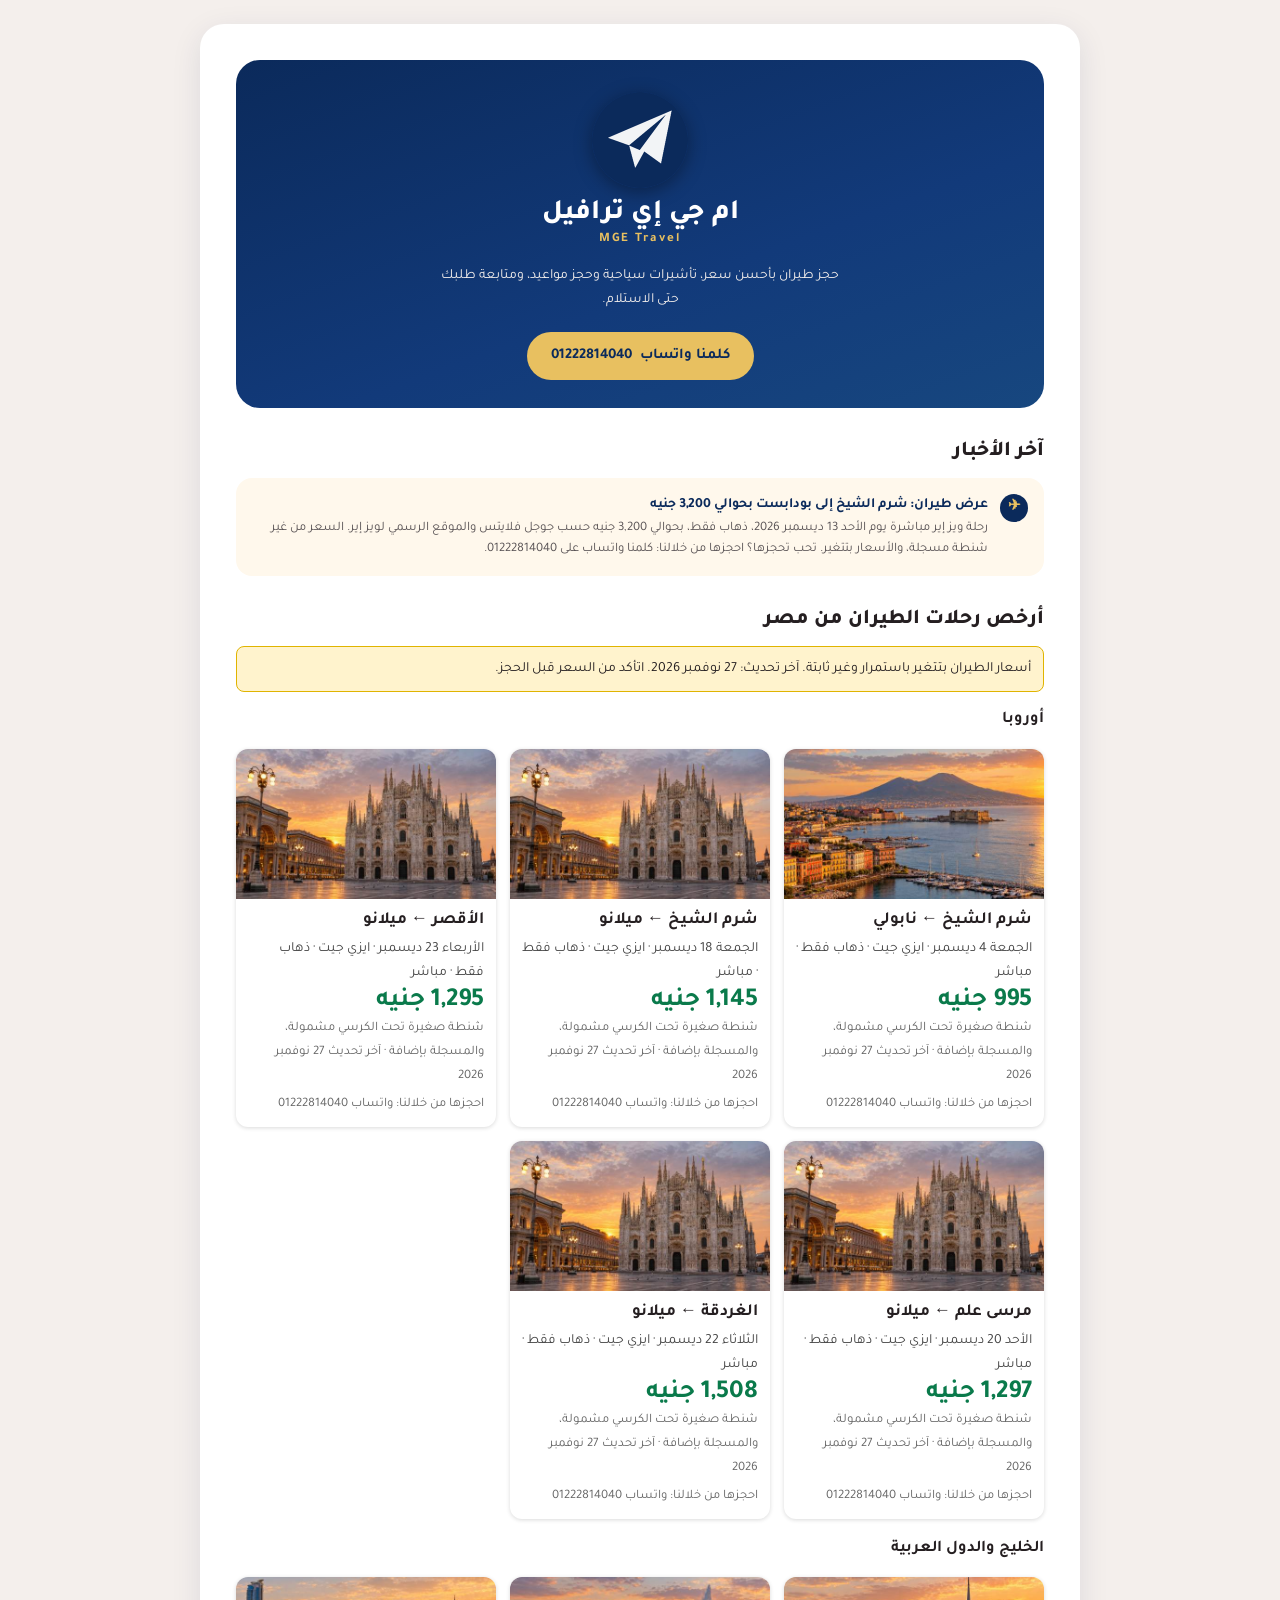
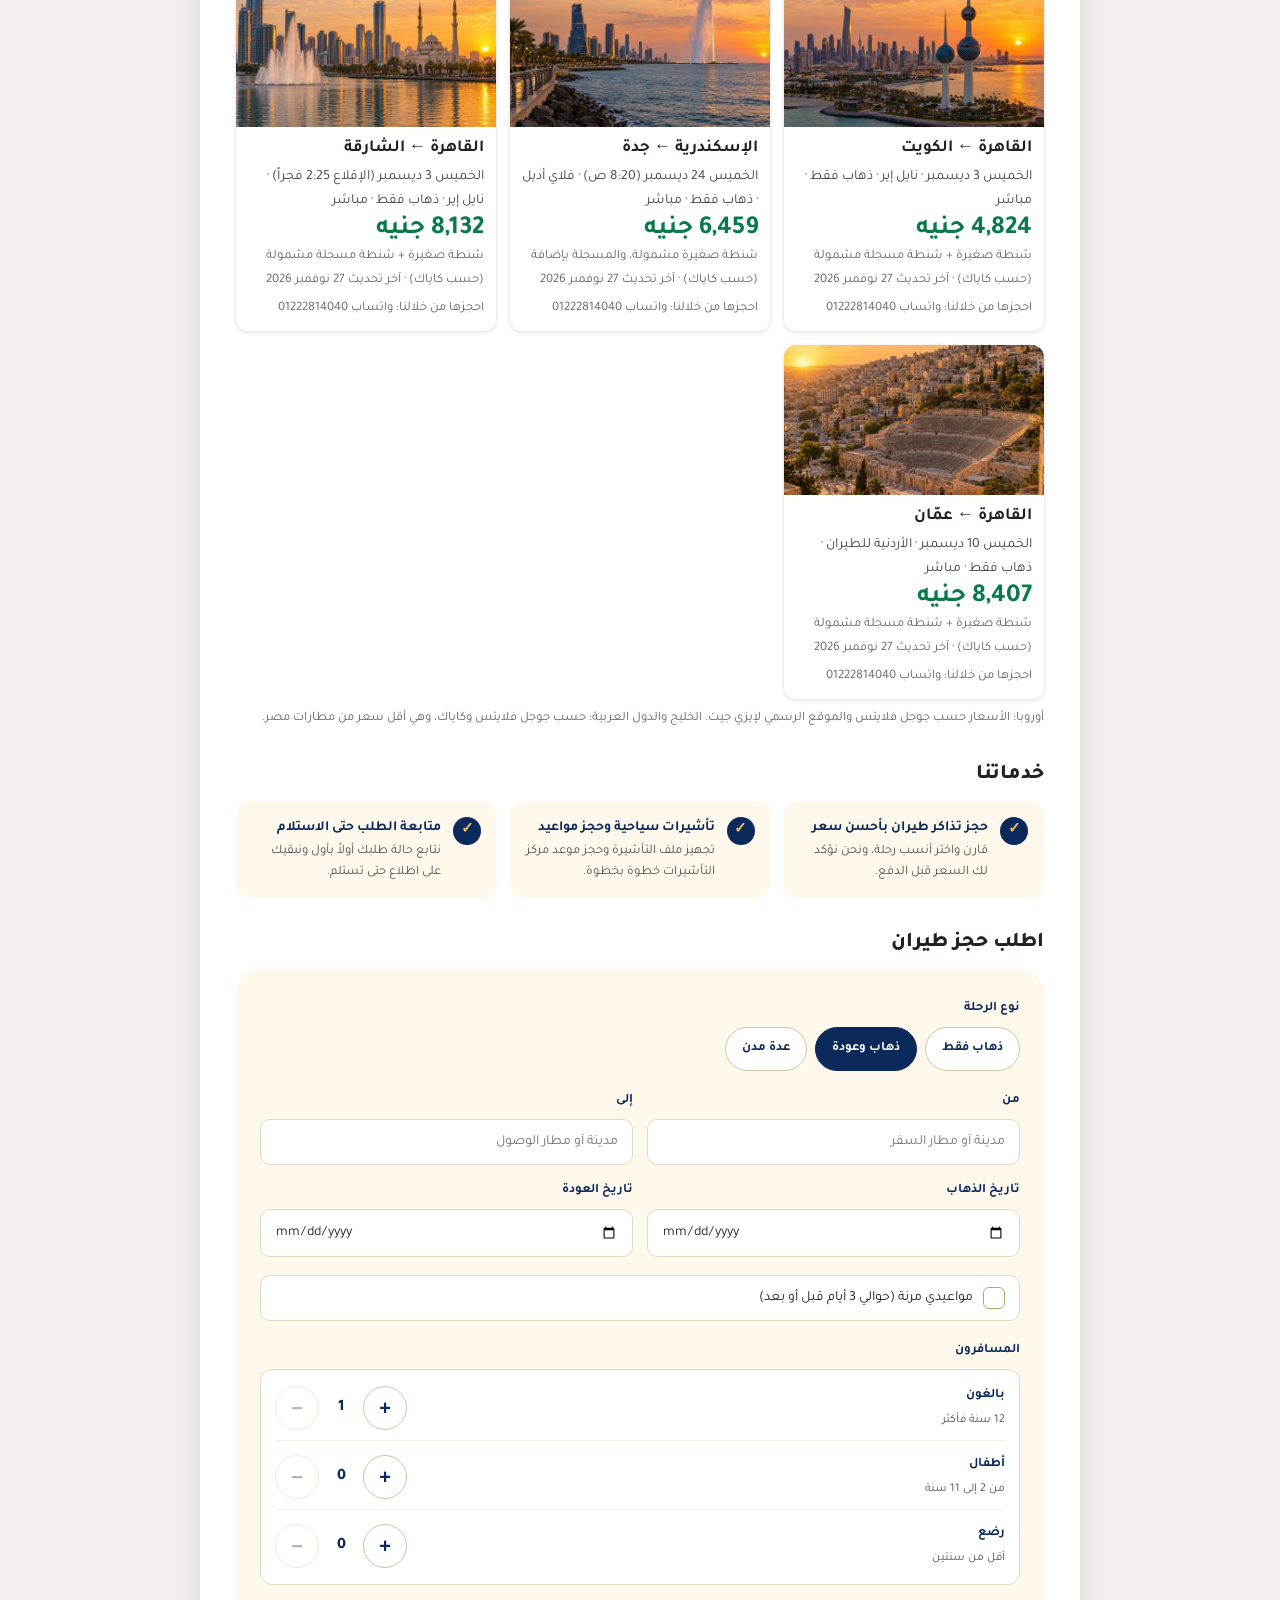
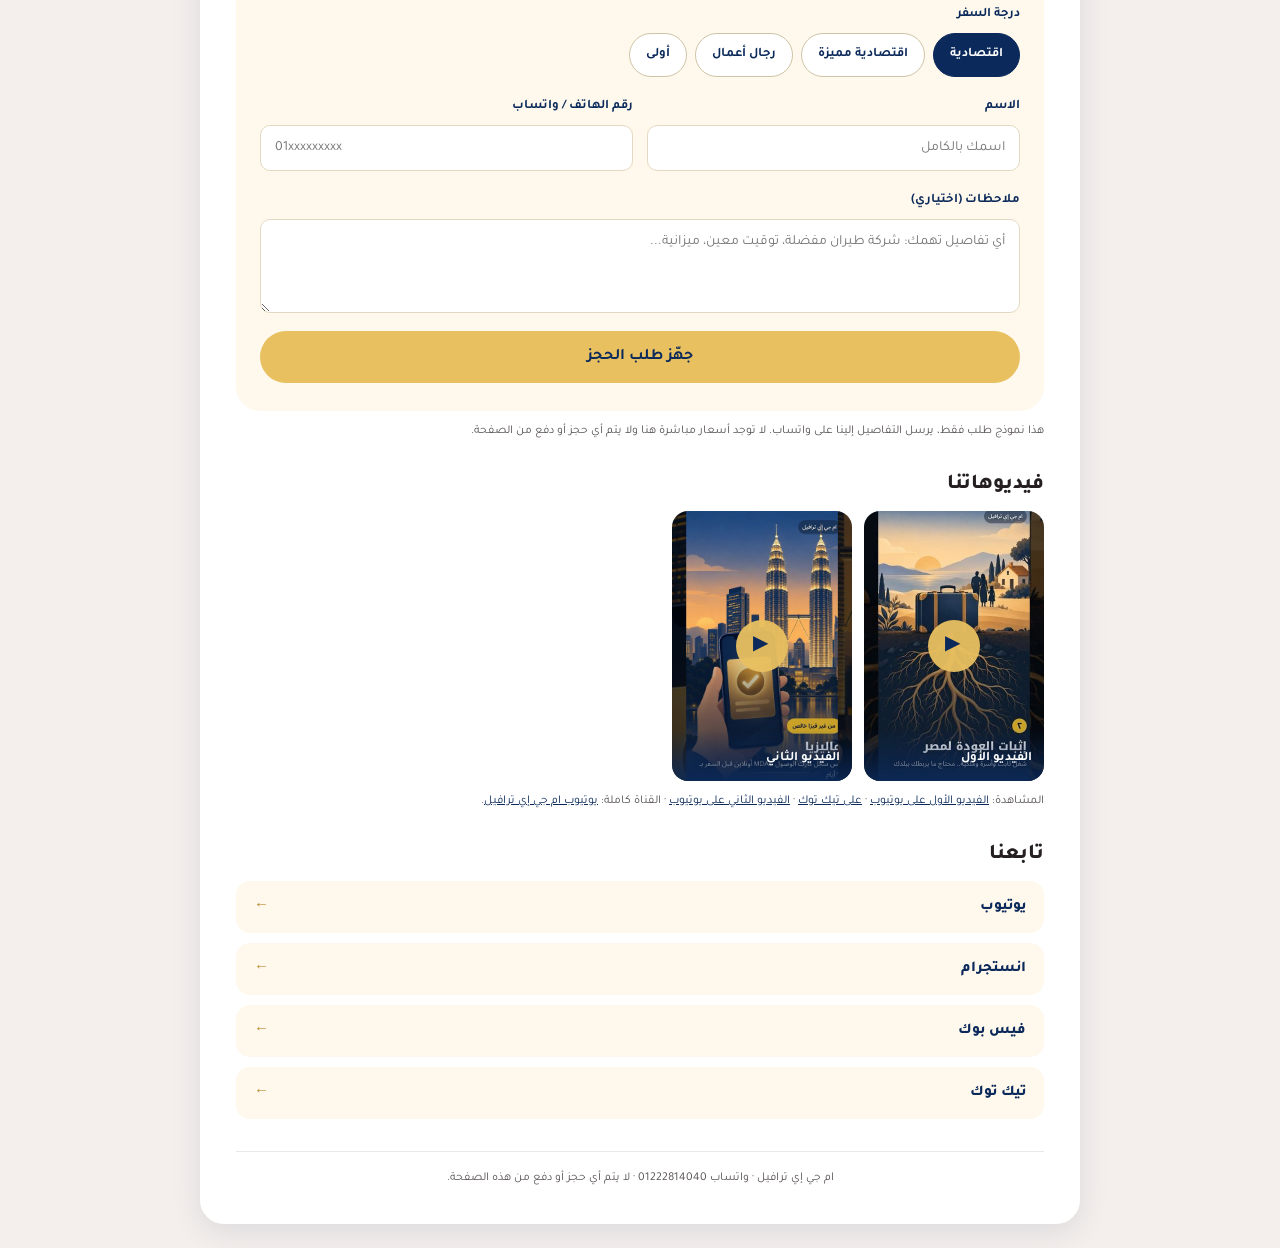
==== index.html @ d2cc9db4 "Add Gulf and Arab countries flight cards (approved)" ====
<!DOCTYPE html>
<html lang="ar" dir="rtl">
<head>
<meta charset="UTF-8">
<meta name="viewport" content="width=device-width, initial-scale=1.0">
<title>ام جي إي ترافيل | طيران وتأشيرات</title>
<meta name="description" content="ام جي إي ترافيل: حجز طيران بأحسن سعر، تأشيرات سياحية وحجز مواعيد، ومتابعة طلبك حتى الاستلام.">
<link rel="icon" href="[data-uri]">
<link rel="preconnect" href="https://fonts.googleapis.com">
<link rel="preconnect" href="https://fonts.gstatic.com" crossorigin>
<link href="https://fonts.googleapis.com/css2?family=Tajawal:wght@400;500;700;800&display=swap" rel="stylesheet">
<style>
:root { --navy:#0B2A5B; --gold:#E8C060; --sand:#FFF8EC; --ink:#251f21; --ink2:#585254; --red:#ed313e; --hairline:#eae9ea; }
* { box-sizing: border-box; }
[hidden] { display: none !important; }
html, body { margin: 0; padding: 0; }
body { background: #f4efec; color: var(--ink); font-family: 'Tajawal', 'Segoe UI', Tahoma, Arial, sans-serif; font-size: 14px; line-height: 24px; }
.card { background: #fff; max-width: 880px; margin: 0 auto; padding: 24px; }
@media (min-width: 768px) { .card { margin: 24px auto; border-radius: 24px; box-shadow: 0 8px 30px rgba(11,42,91,0.10); padding: 36px; } }
img { max-width: 100%; }
a { color: var(--navy); }

.hero { background: linear-gradient(160deg, #0b2a5b 0%, #123a7a 60%, #17477f 100%); border-radius: 24px; color: #fff; text-align: center; padding: 32px 20px 28px; }
.hero-logo { display: block; margin-inline: auto; width: 96px; height: 96px; border-radius: 50%; box-shadow: 0 4px 18px rgba(0,0,0,0.35); }
.hero-name { font-size: 28px; font-weight: 800; margin-top: 14px; }
.hero-sub { font-size: 13px; color: var(--gold); font-weight: 700; margin-top: 2px; letter-spacing: 0.14em; }
.hero-tag { font-size: 14px; line-height: 24px; color: #f4efec; margin: 12px auto 20px; max-width: 420px; }

.btn { display: inline-flex; align-items: center; justify-content: center; gap: 8px; min-height: 48px; padding: 0 24px; border-radius: 999px; border: 0; cursor: pointer; font: inherit; font-weight: 700; font-size: 15px; text-decoration: none; }
.btn-gold { background: var(--gold); color: var(--navy); }
.btn-gold:hover { background: #f0cc74; }
.btn-ghost { background: transparent; color: var(--navy); border: 1px dashed #b9c4d8; width: 100%; }
.btn-wa { background: #1faa53; color: #fff; width: 100%; }
.btn-wa:hover { background: #25c05f; }

section { margin-top: 32px; }
.sec-title { font-size: 21px; font-weight: 800; color: var(--ink); margin: 0 0 14px; }

.services { display: grid; gap: 12px; }
@media (min-width: 768px) { .services { grid-template-columns: repeat(3, 1fr); } }
.service { display: flex; gap: 12px; align-items: flex-start; background: var(--sand); border-radius: 16px; padding: 16px; }
.service-check { flex: 0 0 28px; width: 28px; height: 28px; border-radius: 50%; background: var(--navy); color: var(--gold); display: inline-flex; align-items: center; justify-content: center; font-weight: 700; font-size: 15px; }
.service-title { font-weight: 700; color: var(--navy); font-size: 14px; line-height: 22px; }
.service-detail { color: var(--ink2); font-size: 13px; line-height: 21px; margin-top: 2px; }

.form { background: var(--sand); border-radius: 24px; padding: 20px 16px; display: flex; flex-direction: column; gap: 18px; }
@media (min-width: 768px) { .form { padding: 28px 24px; } }
.field { display: flex; flex-direction: column; gap: 6px; position: relative; }
.label { font-weight: 700; color: var(--navy); font-size: 13px; }
.input { font: inherit; font-size: 14px; color: var(--ink); background: #fff; border: 1px solid #e3d9c2; border-radius: 10px; min-height: 46px; padding: 10px 14px; width: 100%; }
.input:focus { outline: 2px solid var(--gold); outline-offset: 1px; border-color: var(--gold); }
.input-err { border-color: var(--red); }
.phone { text-align: left; }
.notes { resize: vertical; min-height: 72px; }
.err { color: var(--red); font-size: 12px; line-height: 18px; }
.grid2 { display: grid; gap: 14px; }
@media (min-width: 640px) { .grid2 { grid-template-columns: 1fr 1fr; } }

.seg { display: flex; flex-wrap: wrap; gap: 8px; }
.seg-btn { font: inherit; font-size: 13px; font-weight: 700; min-height: 44px; padding: 0 16px; border-radius: 999px; border: 1px solid #cfc4a6; background: #fff; color: var(--navy); cursor: pointer; }
.seg-btn.is-active { background: var(--navy); color: #fff; border-color: var(--navy); }

.suggest { position: absolute; top: 100%; inset-inline: 0; z-index: 20; background: #fff; border: 1px solid var(--hairline); border-radius: 12px; box-shadow: 0 8px 24px rgba(11,42,91,0.14); max-height: 264px; overflow-y: auto; margin-top: 4px; }
.suggest-item { display: flex; justify-content: space-between; align-items: center; gap: 12px; width: 100%; min-height: 44px; padding: 8px 14px; background: none; border: 0; border-bottom: 1px solid #f3f1ee; font: inherit; font-size: 14px; color: var(--ink); cursor: pointer; text-align: start; }
.suggest-item:hover { background: var(--sand); }
.suggest-item:last-child { border-bottom: 0; }
.suggest-city { font-weight: 700; }
.suggest-meta { color: var(--ink2); font-size: 12px; white-space: nowrap; }
.suggest-empty { padding: 12px 14px; color: var(--ink2); font-size: 13px; }

.legs { display: flex; flex-direction: column; gap: 14px; }
.leg { background: #fff; border: 1px solid #eee4cb; border-radius: 16px; padding: 14px; display: flex; flex-direction: column; gap: 12px; }
.leg-head { display: flex; justify-content: space-between; align-items: center; }
.leg-num { font-weight: 800; color: var(--navy); font-size: 13px; }
.leg-del { background: none; border: 0; color: var(--red); font: inherit; font-size: 13px; cursor: pointer; min-height: 44px; padding: 0 8px; }

.flex-toggle { display: flex; align-items: center; gap: 10px; background: #fff; border: 1px solid #e3d9c2; border-radius: 10px; min-height: 46px; padding: 10px 14px; font: inherit; font-size: 14px; color: var(--ink); cursor: pointer; text-align: start; }
.flex-dot { flex: 0 0 22px; width: 22px; height: 22px; border-radius: 6px; border: 1.5px solid #b9a76f; background: #fff; display: inline-flex; align-items: center; justify-content: center; color: var(--navy); font-weight: 700; font-size: 13px; }
.flex-toggle.is-on { border-color: var(--navy); }
.flex-toggle.is-on .flex-dot { background: var(--gold); border-color: var(--gold); }

.pax { display: flex; flex-direction: column; gap: 4px; background: #fff; border: 1px solid #e3d9c2; border-radius: 12px; padding: 6px 14px; }
.stepper { display: flex; justify-content: space-between; align-items: center; gap: 12px; padding: 8px 0; border-bottom: 1px solid #f3efe4; }
.stepper:last-child { border-bottom: 0; }
.stepper-text { display: flex; flex-direction: column; }
.stepper-hint { color: var(--ink2); font-size: 12px; }
.stepper-ctrl { display: flex; align-items: center; gap: 10px; }
.step-btn { width: 44px; height: 44px; border-radius: 50%; border: 1px solid #cfc4a6; background: #fff; color: var(--navy); font-size: 20px; font-weight: 700; cursor: pointer; line-height: 1; }
.step-btn:disabled { opacity: 0.35; cursor: default; }
.step-val { min-width: 24px; text-align: center; font-weight: 800; font-size: 16px; color: var(--navy); }

.submit { width: 100%; min-height: 52px; font-size: 16px; }
.ready { background: var(--navy); color: #fff; border-radius: 16px; padding: 18px 16px; display: flex; flex-direction: column; gap: 10px; align-items: stretch; text-align: center; }
.ready-title { font-weight: 800; font-size: 16px; color: var(--gold); }
.ready-text { margin: 0; font-size: 13px; line-height: 22px; color: #f4efec; }
.caption { color: var(--ink2); font-size: 12px; line-height: 20px; margin-top: 10px; }

.videos { display: flex; gap: 12px; flex-wrap: wrap; }
.video-link { position: relative; display: block; width: 180px; max-width: 45%; aspect-ratio: 2 / 3; border-radius: 16px; overflow: hidden; background: var(--navy); text-decoration: none; }
.video-link img { width: 100%; height: 100%; object-fit: cover; display: block; }
.play { position: absolute; inset: 0; margin: auto; width: 52px; height: 52px; border-radius: 50%; background: rgba(232,192,96,0.95); color: var(--navy); display: flex; align-items: center; justify-content: center; font-size: 20px; padding-inline-start: 3px; }
.video-label { position: absolute; bottom: 0; inset-inline: 0; padding: 18px 12px 10px; color: #fff; font-size: 13px; font-weight: 700; background: linear-gradient(transparent, rgba(11,42,91,0.85)); }
.video-soon { display: flex; align-items: center; justify-content: center; border: 1px dashed #b9c4d8; background: var(--sand); }
.video-soon-text { color: var(--ink2); font-size: 13px; font-weight: 700; }

.social { display: flex; flex-direction: column; gap: 10px; }
.social-link { display: flex; justify-content: space-between; align-items: center; min-height: 52px; padding: 0 18px; background: var(--sand); border-radius: 14px; color: var(--navy); font-weight: 800; font-size: 15px; text-decoration: none; }
a.social-link:hover { background: #fdf0d3; }
.social-arrow { color: #b98d2f; font-weight: 700; }

footer { margin-top: 32px; padding-top: 16px; border-top: 1px solid var(--hairline); color: var(--ink2); font-size: 12px; line-height: 20px; text-align: center; }
</style>
</head>
<body>
<div class="card">

<header class="hero">
  <img class="hero-logo" src="[data-uri]" alt="لوجو ام جي إي ترافيل: طائرة ورقية بيضاء في دائرة كحلي">
  <div class="hero-name">ام جي إي ترافيل</div>
  <div class="hero-sub">MGE Travel</div>
  <p class="hero-tag">حجز طيران بأحسن سعر، تأشيرات سياحية وحجز مواعيد، ومتابعة طلبك حتى الاستلام.</p>
  <a class="btn btn-gold" href="https://wa.me/201222814040" target="_blank" rel="noreferrer">كلمنا واتساب <bdi>01222814040</bdi></a>
</header>

<section>
  <h2 class="sec-title">آخر الأخبار</h2>
  <div class="service"><span class="service-check">✈</span><div><div class="service-title">عرض طيران: شرم الشيخ إلى بودابست بحوالي 3,200 جنيه</div><div class="service-detail">رحلة ويز إير مباشرة يوم الأحد 13 ديسمبر 2026، ذهاب فقط، بحوالي 3,200 جنيه حسب جوجل فلايتس والموقع الرسمي لويز إير. السعر من غير شنطة مسجلة، والأسعار بتتغير. تحب تحجزها؟ احجزها من خلالنا: كلمنا واتساب على <bdi>01222814040</bdi>.</div></div></div>
</section>

<style>.fb-grid{display:grid;grid-template-columns:repeat(auto-fit,minmax(240px,1fr));gap:14px}.fb-card{background:#fff;border-radius:12px;overflow:hidden;box-shadow:0 1px 4px rgba(0,0,0,.15)}.fb-img{height:150px;background-size:cover;background-position:center}.fb-img.nap{background-image:url([data-uri])}.fb-img.mil{background-image:url([data-uri])}.fb-b{padding:10px 12px}.fb-r{font-weight:700;font-size:17px}.fb-d{color:#444;margin:4px 0}.fb-p{font-size:26px;font-weight:700;color:#0a7a4b}.fb-s{color:#666;font-size:13px;margin-top:4px}.fb-img.kw{background-image:url([data-uri])}.fb-img.jd{background-image:url([data-uri])}.fb-img.sj{background-image:url([data-uri])}.fb-img.am{background-image:url([data-uri])}.fb-n{background:#fff3cd;border:1px solid #e0b400;border-radius:8px;padding:10px 12px;margin-bottom:12px}</style><section id="cheap-flights">
  <h2 class="sec-title">أرخص رحلات الطيران من مصر</h2>
  <div class="fb-n">أسعار الطيران بتتغير باستمرار وغير ثابتة. آخر تحديث: 27 نوفمبر 2026. اتأكد من السعر قبل الحجز.</div>
  <h3>أوروبا</h3>
  <div class="fb-grid"><div class="fb-card"><div class="fb-img nap" role="img" aria-label="شرم الشيخ ← نابولي"></div><div class="fb-b"><div class="fb-r">شرم الشيخ ← نابولي</div><div class="fb-d">الجمعة 4 ديسمبر · ايزي جيت · ذهاب فقط · مباشر</div><div class="fb-p">995 جنيه</div><div class="fb-s">شنطة صغيرة تحت الكرسي مشمولة، والمسجلة بإضافة · آخر تحديث 27 نوفمبر 2026</div><div class="fb-s">احجزها من خلالنا: واتساب <bdi>01222814040</bdi></div></div></div><div class="fb-card"><div class="fb-img mil" role="img" aria-label="شرم الشيخ ← ميلانو"></div><div class="fb-b"><div class="fb-r">شرم الشيخ ← ميلانو</div><div class="fb-d">الجمعة 18 ديسمبر · ايزي جيت · ذهاب فقط · مباشر</div><div class="fb-p">1,145 جنيه</div><div class="fb-s">شنطة صغيرة تحت الكرسي مشمولة، والمسجلة بإضافة · آخر تحديث 27 نوفمبر 2026</div><div class="fb-s">احجزها من خلالنا: واتساب <bdi>01222814040</bdi></div></div></div><div class="fb-card"><div class="fb-img mil" role="img" aria-label="الأقصر ← ميلانو"></div><div class="fb-b"><div class="fb-r">الأقصر ← ميلانو</div><div class="fb-d">الأربعاء 23 ديسمبر · ايزي جيت · ذهاب فقط · مباشر</div><div class="fb-p">1,295 جنيه</div><div class="fb-s">شنطة صغيرة تحت الكرسي مشمولة، والمسجلة بإضافة · آخر تحديث 27 نوفمبر 2026</div><div class="fb-s">احجزها من خلالنا: واتساب <bdi>01222814040</bdi></div></div></div><div class="fb-card"><div class="fb-img mil" role="img" aria-label="مرسى علم ← ميلانو"></div><div class="fb-b"><div class="fb-r">مرسى علم ← ميلانو</div><div class="fb-d">الأحد 20 ديسمبر · ايزي جيت · ذهاب فقط · مباشر</div><div class="fb-p">1,297 جنيه</div><div class="fb-s">شنطة صغيرة تحت الكرسي مشمولة، والمسجلة بإضافة · آخر تحديث 27 نوفمبر 2026</div><div class="fb-s">احجزها من خلالنا: واتساب <bdi>01222814040</bdi></div></div></div><div class="fb-card"><div class="fb-img mil" role="img" aria-label="الغردقة ← ميلانو"></div><div class="fb-b"><div class="fb-r">الغردقة ← ميلانو</div><div class="fb-d">الثلاثاء 22 ديسمبر · ايزي جيت · ذهاب فقط · مباشر</div><div class="fb-p">1,508 جنيه</div><div class="fb-s">شنطة صغيرة تحت الكرسي مشمولة، والمسجلة بإضافة · آخر تحديث 27 نوفمبر 2026</div><div class="fb-s">احجزها من خلالنا: واتساب <bdi>01222814040</bdi></div></div></div></div>
  <h3 style="margin-top:18px">الخليج والدول العربية</h3>
  <div class="fb-grid"><div class="fb-card"><div class="fb-img kw" role="img" aria-label="القاهرة ← الكويت"></div><div class="fb-b"><div class="fb-r">القاهرة ← الكويت</div><div class="fb-d">الخميس 3 ديسمبر · نايل إير · ذهاب فقط · مباشر</div><div class="fb-p">4,824 جنيه</div><div class="fb-s">شنطة صغيرة + شنطة مسجلة مشمولة (حسب كاياك) · آخر تحديث 27 نوفمبر 2026</div><div class="fb-s">احجزها من خلالنا: واتساب <bdi>01222814040</bdi></div></div></div><div class="fb-card"><div class="fb-img jd" role="img" aria-label="الإسكندرية ← جدة"></div><div class="fb-b"><div class="fb-r">الإسكندرية ← جدة</div><div class="fb-d">الخميس 24 ديسمبر (8:20 ص) · فلاي أديل · ذهاب فقط · مباشر</div><div class="fb-p">6,459 جنيه</div><div class="fb-s">شنطة صغيرة مشمولة، والمسجلة بإضافة (حسب كاياك) · آخر تحديث 27 نوفمبر 2026</div><div class="fb-s">احجزها من خلالنا: واتساب <bdi>01222814040</bdi></div></div></div><div class="fb-card"><div class="fb-img sj" role="img" aria-label="القاهرة ← الشارقة"></div><div class="fb-b"><div class="fb-r">القاهرة ← الشارقة</div><div class="fb-d">الخميس 3 ديسمبر (الإقلاع 2:25 فجراً) · نايل إير · ذهاب فقط · مباشر</div><div class="fb-p">8,132 جنيه</div><div class="fb-s">شنطة صغيرة + شنطة مسجلة مشمولة (حسب كاياك) · آخر تحديث 27 نوفمبر 2026</div><div class="fb-s">احجزها من خلالنا: واتساب <bdi>01222814040</bdi></div></div></div><div class="fb-card"><div class="fb-img am" role="img" aria-label="القاهرة ← عمّان"></div><div class="fb-b"><div class="fb-r">القاهرة ← عمّان</div><div class="fb-d">الخميس 10 ديسمبر · الأردنية للطيران · ذهاب فقط · مباشر</div><div class="fb-p">8,407 جنيه</div><div class="fb-s">شنطة صغيرة + شنطة مسجلة مشمولة (حسب كاياك) · آخر تحديث 27 نوفمبر 2026</div><div class="fb-s">احجزها من خلالنا: واتساب <bdi>01222814040</bdi></div></div></div></div>
  <div class="fb-s" style="margin-top:8px">أوروبا: الأسعار حسب جوجل فلايتس والموقع الرسمي لإيزي جيت. الخليج والدول العربية: حسب جوجل فلايتس وكاياك، وهي أقل سعر من مطارات مصر.</div>
</section>

<section>
  <h2 class="sec-title">خدماتنا</h2>
  <div class="services">
    <div class="service"><span class="service-check">✓</span><div><div class="service-title">حجز تذاكر طيران بأحسن سعر</div><div class="service-detail">قارن واختر أنسب رحلة، ونحن نؤكد لك السعر قبل الدفع.</div></div></div>
    <div class="service"><span class="service-check">✓</span><div><div class="service-title">تأشيرات سياحية وحجز مواعيد</div><div class="service-detail">تجهيز ملف التأشيرة وحجز موعد مركز التأشيرات خطوة بخطوة.</div></div></div>
    <div class="service"><span class="service-check">✓</span><div><div class="service-title">متابعة الطلب حتى الاستلام</div><div class="service-detail">نتابع حالة طلبك أولاً بأول ونبقيك على اطلاع حتى تستلم.</div></div></div>
  </div>
</section>

<section>
  <h2 class="sec-title">اطلب حجز طيران</h2>
  <form class="form" id="bookForm" novalidate>
    <div class="field">
      <span class="label">نوع الرحلة</span>
      <div class="seg" id="tripSeg" role="group" aria-label="نوع الرحلة">
        <button type="button" class="seg-btn" data-v="oneway">ذهاب فقط</button>
        <button type="button" class="seg-btn is-active" data-v="round">ذهاب وعودة</button>
        <button type="button" class="seg-btn" data-v="multi">عدة مدن</button>
      </div>
    </div>

    <div id="simpleTrip">
      <div class="grid2">
        <div class="field">
          <label class="label" for="fromInput">من</label>
          <input class="input" id="fromInput" placeholder="مدينة أو مطار السفر" autocomplete="off">
          <div class="err" id="err-from" hidden></div>
        </div>
        <div class="field">
          <label class="label" for="toInput">إلى</label>
          <input class="input" id="toInput" placeholder="مدينة أو مطار الوصول" autocomplete="off">
          <div class="err" id="err-to" hidden></div>
        </div>
      </div>
      <div class="grid2" style="margin-top:14px">
        <div class="field">
          <label class="label" for="departInput">تاريخ الذهاب</label>
          <input class="input" id="departInput" type="date" dir="ltr">
          <div class="err" id="err-depart" hidden></div>
        </div>
        <div class="field" id="retField">
          <label class="label" for="retInput">تاريخ العودة</label>
          <input class="input" id="retInput" type="date" dir="ltr">
          <div class="err" id="err-ret" hidden></div>
        </div>
      </div>
    </div>

    <div class="legs" id="multiTrip" hidden>
      <div id="legsWrap"></div>
      <button type="button" class="btn btn-ghost" id="addLeg">+ أضف رحلة أخرى</button>
    </div>

    <button type="button" class="flex-toggle" id="flexToggle" aria-pressed="false">
      <span class="flex-dot" id="flexDot"></span>
      مواعيدي مرنة (حوالي 3 أيام قبل أو بعد)
    </button>

    <div class="field">
      <span class="label">المسافرون</span>
      <div class="pax">
        <div class="stepper" data-k="adults">
          <div class="stepper-text"><span class="label">بالغون</span><span class="stepper-hint">12 سنة فأكثر</span></div>
          <div class="stepper-ctrl" dir="ltr">
            <button type="button" class="step-btn" data-d="-1" aria-label="بالغون أقل">−</button>
            <span class="step-val">1</span>
            <button type="button" class="step-btn" data-d="1" aria-label="بالغون أكثر">+</button>
          </div>
        </div>
        <div class="stepper" data-k="children">
          <div class="stepper-text"><span class="label">أطفال</span><span class="stepper-hint">من 2 إلى 11 سنة</span></div>
          <div class="stepper-ctrl" dir="ltr">
            <button type="button" class="step-btn" data-d="-1" aria-label="أطفال أقل">−</button>
            <span class="step-val">0</span>
            <button type="button" class="step-btn" data-d="1" aria-label="أطفال أكثر">+</button>
          </div>
        </div>
        <div class="stepper" data-k="infants">
          <div class="stepper-text"><span class="label">رضع</span><span class="stepper-hint">أقل من سنتين</span></div>
          <div class="stepper-ctrl" dir="ltr">
            <button type="button" class="step-btn" data-d="-1" aria-label="رضع أقل">−</button>
            <span class="step-val">0</span>
            <button type="button" class="step-btn" data-d="1" aria-label="رضع أكثر">+</button>
          </div>
        </div>
      </div>
      <div class="err" id="err-infants" hidden></div>
    </div>

    <div class="field">
      <span class="label">درجة السفر</span>
      <div class="seg" id="cabinSeg" role="group" aria-label="درجة السفر">
        <button type="button" class="seg-btn is-active" data-v="اقتصادية">اقتصادية</button>
        <button type="button" class="seg-btn" data-v="اقتصادية مميزة">اقتصادية مميزة</button>
        <button type="button" class="seg-btn" data-v="رجال أعمال">رجال أعمال</button>
        <button type="button" class="seg-btn" data-v="أولى">أولى</button>
      </div>
    </div>

    <div class="grid2">
      <div class="field">
        <label class="label" for="nameInput">الاسم</label>
        <input class="input" id="nameInput" placeholder="اسمك بالكامل">
        <div class="err" id="err-name" hidden></div>
      </div>
      <div class="field">
        <label class="label" for="phoneInput">رقم الهاتف / واتساب</label>
        <input class="input phone" id="phoneInput" dir="ltr" inputmode="tel" placeholder="01xxxxxxxxx">
        <div class="err" id="err-phone" hidden></div>
      </div>
    </div>

    <div class="field">
      <label class="label" for="notesInput">ملاحظات (اختياري)</label>
      <textarea class="input notes" id="notesInput" rows="3" placeholder="أي تفاصيل تهمك: شركة طيران مفضلة، توقيت معين، ميزانية..."></textarea>
    </div>

    <button type="submit" class="btn btn-gold submit">جهّز طلب الحجز</button>

    <div class="ready" id="readyBox" hidden>
      <div class="ready-title">طلبك جاهز</div>
      <p class="ready-text">اضغط الزر لفتح واتساب وإرسال الطلب، وسنرد عليك بالأسعار المتاحة قبل أي حجز.</p>
      <a class="btn btn-wa" id="waLink" href="#" target="_blank" rel="noreferrer">فتح واتساب وإرسال الطلب</a>
    </div>
  </form>
  <div class="caption">هذا نموذج طلب فقط، يرسل التفاصيل إلينا على واتساب. لا توجد أسعار مباشرة هنا ولا يتم أي حجز أو دفع من الصفحة.</div>
</section>

<section>
  <h2 class="sec-title">فيديوهاتنا</h2>
  <div class="videos">
    <a class="video-link" href="https://youtube.com/shorts/JYhYhjHAL7c" target="_blank" rel="noreferrer">
      <img src="[data-uri]" alt="كادر من فيديو ام جي إي ترافيل الأول على يوتيوب">
      <span class="play">▶</span>
      <span class="video-label">الفيديو الأول</span>
    </a>
    <a class="video-link" href="https://youtube.com/shorts/QgXkPkGVqeA" target="_blank" rel="noreferrer">
      <img src="[data-uri]" alt="كادر من فيديو ام جي إي ترافيل الثاني على يوتيوب">
      <span class="play">▶</span>
      <span class="video-label">الفيديو الثاني</span>
    </a>
  </div>
  <div class="caption">المشاهدة: <a href="https://youtube.com/shorts/JYhYhjHAL7c" target="_blank" rel="noreferrer">الفيديو الأول على يوتيوب</a> · <a href="https://www.tiktok.com/@mgetravel.eg/video/7712678145085689108" target="_blank" rel="noreferrer">على تيك توك</a> · <a href="https://youtube.com/shorts/QgXkPkGVqeA" target="_blank" rel="noreferrer">الفيديو الثاني على يوتيوب</a> · القناة كاملة: <a href="https://www.youtube.com/channel/UCKGYNsP0PGWKcBvuON4lMKg" target="_blank" rel="noreferrer">يوتيوب ام جي إي ترافيل</a>.</div>
</section>

<section>
  <h2 class="sec-title">تابعنا</h2>
  <div class="social">
    <a class="social-link" href="https://www.youtube.com/channel/UCKGYNsP0PGWKcBvuON4lMKg" target="_blank" rel="noreferrer"><span>يوتيوب</span><span class="social-arrow">←</span></a>
    <a class="social-link" href="https://www.instagram.com/mgetravel.eg/" target="_blank" rel="noreferrer"><span>انستجرام</span><span class="social-arrow">←</span></a>
    <a class="social-link" href="https://www.facebook.com/profile.php?id=61596644595419" target="_blank" rel="noreferrer"><span>فيس بوك</span><span class="social-arrow">←</span></a>
    <a class="social-link" href="https://www.tiktok.com/@mgetravel.eg" target="_blank" rel="noreferrer"><span>تيك توك</span><span class="social-arrow">←</span></a>
  </div>
</section>

<footer>ام جي إي ترافيل · واتساب <bdi>01222814040</bdi> · لا يتم أي حجز أو دفع من هذه الصفحة.</footer>

</div>

<script>
(function(){
"use strict";
var WA = '201222814040';
var AIRPORTS = [
['CAI','القاهرة','مصر','Cairo'],['HBE','الإسكندرية (برج العرب)','مصر','Alexandria'],['HRG','الغردقة','مصر','Hurghada'],
['SSH','شرم الشيخ','مصر','Sharm El Sheikh'],['LXR','الأقصر','مصر','Luxor'],['ASW','أسوان','مصر','Aswan'],
['JED','جدة','السعودية','Jeddah'],['RUH','الرياض','السعودية','Riyadh'],['DMM','الدمام','السعودية','Dammam'],['MED','المدينة المنورة','السعودية','Medina'],
['DXB','دبي','الإمارات','Dubai'],['AUH','أبوظبي','الإمارات','Abu Dhabi'],['SHJ','الشارقة','الإمارات','Sharjah'],
['DOH','الدوحة','قطر','Doha'],['KWI','الكويت','الكويت','Kuwait'],['BAH','المنامة','البحرين','Bahrain'],['MCT','مسقط','عمان','Muscat'],
['AMM','عمّان','الأردن','Amman'],['BEY','بيروت','لبنان','Beirut'],
['IST','إسطنبول','تركيا','Istanbul'],['SAW','إسطنبول (صبيحة)','تركيا','Istanbul Sabiha'],['ESB','أنقرة','تركيا','Ankara'],
['ATH','أثينا','اليونان','Athens'],['FCO','روما','إيطاليا','Rome'],['MXP','ميلانو','إيطاليا','Milan'],['VCE','فينيسيا','إيطاليا','Venice'],
['CDG','باريس','فرنسا','Paris'],['NCE','نيس','فرنسا','Nice'],['LHR','لندن','بريطانيا','London'],['MAN','مانشستر','بريطانيا','Manchester'],
['FRA','فرانكفورت','ألمانيا','Frankfurt'],['MUC','ميونخ','ألمانيا','Munich'],['BER','برلين','ألمانيا','Berlin'],
['AMS','أمستردام','هولندا','Amsterdam'],['MAD','مدريد','إسبانيا','Madrid'],['BCN','برشلونة','إسبانيا','Barcelona'],
['VIE','فيينا','النمسا','Vienna'],['ZRH','زيورخ','سويسرا','Zurich'],['GVA','جنيف','سويسرا','Geneva'],['BRU','بروكسل','بلجيكا','Brussels'],
['PRG','براغ','التشيك','Prague'],['BUD','بودابست','المجر','Budapest'],['WAW','وارسو','بولندا','Warsaw'],['LIS','لشبونة','البرتغال','Lisbon'],
['CPH','كوبنهاغن','الدنمارك','Copenhagen'],['SVO','موسكو','روسيا','Moscow'],
['CMN','الدار البيضاء','المغرب','Casablanca'],['TUN','تونس','تونس','Tunis'],['ALG','الجزائر','الجزائر','Algiers'],
['JFK','نيويورك','أمريكا','New York'],['IAD','واشنطن','أمريكا','Washington'],['YYZ','تورونتو','كندا','Toronto'],
['BKK','بانكوك','تايلاند','Bangkok'],['KUL','كوالالمبور','ماليزيا','Kuala Lumpur'],['SIN','سنغافورة','سنغافورة','Singapore'],
['DEL','نيودلهي','الهند','New Delhi'],['BOM','مومباي','الهند','Mumbai'],['CMB','كولومبو','سريلانكا','Colombo'],
['MLE','المالديف','المالديف','Male'],['NBO','نيروبي','كينيا','Nairobi'],['ADD','أديس أبابا','إثيوبيا','Addis Ababa']
];
function $(id){ return document.getElementById(id); }
function todayISO(){ var d=new Date(); function p(n){return String(n).padStart(2,'0');} return d.getFullYear()+'-'+p(d.getMonth()+1)+'-'+p(d.getDate()); }
var TODAY = todayISO();
$('departInput').min = TODAY; $('retInput').min = TODAY;

var state = { trip:'round', cabin:'اقتصادية', flex:false, adults:1, children:0, infants:0, legs:null };
function newLegs(){ return [{from:'',to:'',date:''},{from:'',to:'',date:''}]; }
state.legs = newLegs();

function invalidate(){ $('readyBox').hidden = true; }

/* segmented controls */
function seg(id, key){ $(id).addEventListener('click', function(e){
  var b = e.target.closest('.seg-btn'); if(!b) return;
  $(id).querySelectorAll('.seg-btn').forEach(function(x){ x.classList.toggle('is-active', x===b); });
  state[key] = b.dataset.v; invalidate();
  if(key==='trip'){
    var multi = state.trip==='multi';
    $('simpleTrip').hidden = multi; $('multiTrip').hidden = !multi;
    $('retField').style.display = state.trip==='round' ? '' : 'none';
  }
}); }
seg('tripSeg','trip'); seg('cabinSeg','cabin');
$('retField').style.display = '';

/* flexible toggle */
$('flexToggle').addEventListener('click', function(){
  state.flex = !state.flex;
  this.classList.toggle('is-on', state.flex);
  this.setAttribute('aria-pressed', state.flex);
  $('flexDot').textContent = state.flex ? '✓' : '';
  invalidate();
});

/* steppers */
document.querySelectorAll('.stepper').forEach(function(st){
  var k = st.dataset.k, val = st.querySelector('.step-val');
  var min = k==='adults'?1:0, max = k==='adults'?9:(k==='children'?8:4);
  st.querySelectorAll('.step-btn').forEach(function(btn){
    btn.addEventListener('click', function(){
      var v = state[k] + parseInt(btn.dataset.d,10);
      if(k==='infants') max = Math.min(4, state.adults);
      v = Math.max(min, Math.min(max, v));
      state[k] = v;
      if(k==='adults' && state.infants > v){ state.infants = v; document.querySelector('.stepper[data-k=infants] .step-val').textContent = v; }
      val.textContent = v;
      st.querySelectorAll('.step-btn').forEach(function(b){
        var t = state[k] + parseInt(b.dataset.d,10);
        b.disabled = t < min || t > max;
      });
      invalidate();
    });
  });
  st.querySelectorAll('.step-btn').forEach(function(b){
    var t = state[k] + parseInt(b.dataset.d,10);
    b.disabled = t < min || t > max;
  });
});

/* airport autocomplete */
function attachAirport(input, onPick){
  var box;
  function close(){ if(box){ box.remove(); box = null; } }
  input.addEventListener('focus', function(){ render(''); });
  input.addEventListener('input', function(){ render(input.value); if(onPick) onPick(input.value); invalidate(); });
  input.addEventListener('blur', function(){ setTimeout(close, 150); });
  function render(q){
    close();
    q = q.trim().toLowerCase();
    var matches = AIRPORTS.filter(function(a){
      return !q || a[1].toLowerCase().indexOf(q)>-1 || a[3].toLowerCase().indexOf(q)>-1 || a[0].toLowerCase().indexOf(q)>-1 || a[2].indexOf(q.trim())>-1;
    }).slice(0,8);
    box = document.createElement('div'); box.className = 'suggest'; box.setAttribute('role','listbox');
    if(matches.length===0){ box.innerHTML = '<div class="suggest-empty">لا توجد نتائج، يمكنك كتابة المدينة كما هي</div>'; }
    matches.forEach(function(a){
      var b = document.createElement('button');
      b.type = 'button'; b.className = 'suggest-item';
      b.innerHTML = '<span class="suggest-city"></span><span class="suggest-meta"><bdi></bdi></span>';
      b.querySelector('.suggest-city').textContent = a[1];
      b.querySelector('bdi').textContent = a[0];
      b.querySelector('.suggest-meta').appendChild(document.createTextNode(' · ' + a[2]));
      b.addEventListener('mousedown', function(e){
        e.preventDefault();
        input.value = a[1] + ' (' + a[0] + ')';
        if(onPick) onPick(input.value);
        close(); invalidate();
      });
      box.appendChild(b);
    });
    input.parentElement.appendChild(box);
  }
}
attachAirport($('fromInput')); attachAirport($('toInput'));

/* multi-city legs */
function renderLegs(){
  var wrap = $('legsWrap'); wrap.innerHTML = '';
  state.legs.forEach(function(leg, i){
    var d = document.createElement('div'); d.className = 'leg';
    d.innerHTML = '<div class="leg-head"><span class="leg-num">الرحلة ' + (i+1) + '</span></div>' +
      '<div class="grid2">' +
      '<div class="field"><label class="label">من</label><input class="input leg-from" placeholder="مدينة السفر" autocomplete="off"><div class="err" hidden></div></div>' +
      '<div class="field"><label class="label">إلى</label><input class="input leg-to" placeholder="مدينة الوصول" autocomplete="off"><div class="err" hidden></div></div>' +
      '</div>' +
      '<div class="field"><label class="label">التاريخ</label><input class="input leg-date" type="date" dir="ltr" min="' + TODAY + '"><div class="err" hidden></div></div>';
    if(state.legs.length > 2){
      var del = document.createElement('button');
      del.type = 'button'; del.className = 'leg-del'; del.textContent = 'حذف';
      del.addEventListener('click', function(){ state.legs.splice(i,1); renderLegs(); invalidate(); });
      d.querySelector('.leg-head').appendChild(del);
    }
    var fi = d.querySelector('.leg-from'), ti = d.querySelector('.leg-to'), di = d.querySelector('.leg-date');
    fi.value = leg.from; ti.value = leg.to; di.value = leg.date;
    attachAirport(fi, function(v){ leg.from = v; });
    attachAirport(ti, function(v){ leg.to = v; });
    di.addEventListener('change', function(){ leg.date = di.value; invalidate(); });
    wrap.appendChild(d);
  });
  $('addLeg').style.display = state.legs.length < 4 ? '' : 'none';
}
$('addLeg').addEventListener('click', function(){ state.legs.push({from:'',to:'',date:''}); renderLegs(); invalidate(); });
renderLegs();

['fromInput','toInput','departInput','retInput','nameInput','phoneInput','notesInput'].forEach(function(id){
  $(id).addEventListener('input', invalidate);
  $(id).addEventListener('change', invalidate);
});

function setErr(key, msg){
  var el = $('err-'+key); if(!el) return;
  el.textContent = msg || ''; el.hidden = !msg;
  var map = {from:'fromInput',to:'toInput',depart:'departInput',ret:'retInput',name:'nameInput',phone:'phoneInput'};
  if(map[key]) $(map[key]).classList.toggle('input-err', !!msg);
}

function validate(){
  var ok = true;
  ['from','to','depart','ret','name','phone','infants'].forEach(function(k){ setErr(k,''); });
  document.querySelectorAll('#legsWrap .err').forEach(function(e){ e.hidden = true; e.textContent=''; });
  document.querySelectorAll('#legsWrap .input').forEach(function(e){ e.classList.remove('input-err'); });
  if(state.trip === 'multi'){
    state.legs.forEach(function(l, i){
      var legEl = $('legsWrap').children[i];
      function legErr(cls, msg){ var f = legEl.querySelector(cls); f.classList.add('input-err'); var e = f.parentElement.querySelector('.err'); e.textContent = msg; e.hidden = false; ok = false; }
      if(!l.from.trim()) legErr('.leg-from','اكتب مدينة السفر');
      if(!l.to.trim()) legErr('.leg-to','اكتب مدينة الوصول');
      else if(l.from.trim() && l.from.trim() === l.to.trim()) legErr('.leg-to','مدينة الوصول نفس مدينة السفر');
      if(!l.date) legErr('.leg-date','اختر التاريخ');
      else if(l.date < TODAY) legErr('.leg-date','التاريخ لا يمكن أن يكون في الماضي');
    });
  } else {
    var from = $('fromInput').value.trim(), to = $('toInput').value.trim();
    var dep = $('departInput').value, ret = $('retInput').value;
    if(!from){ setErr('from','اكتب مدينة السفر'); ok=false; }
    if(!to){ setErr('to','اكتب مدينة الوصول'); ok=false; }
    else if(from && from === to){ setErr('to','مدينة الوصول نفس مدينة السفر'); ok=false; }
    if(!dep){ setErr('depart','اختر تاريخ الذهاب'); ok=false; }
    else if(dep < TODAY){ setErr('depart','التاريخ لا يمكن أن يكون في الماضي'); ok=false; }
    if(state.trip === 'round'){
      if(!ret){ setErr('ret','اختر تاريخ العودة'); ok=false; }
      else if(dep && ret < dep){ setErr('ret','تاريخ العودة قبل تاريخ الذهاب'); ok=false; }
    }
  }
  if(state.infants > state.adults){ setErr('infants','عدد الرضع لا يمكن أن يكون أكثر من البالغين'); ok=false; }
  if(!$('nameInput').value.trim()){ setErr('name','اكتب اسمك'); ok=false; }
  var digits = $('phoneInput').value.replace(/[^\d]/g,'');
  if(!digits){ setErr('phone','اكتب رقم الهاتف أو الواتساب'); ok=false; }
  else if(digits.length < 8){ setErr('phone','الرقم قصير، تأكد منه'); ok=false; }
  return ok;
}

function buildMessage(){
  var tripLabel = {oneway:'ذهاب فقط', round:'ذهاب وعودة', multi:'عدة مدن'}[state.trip];
  var lines = ['طلب حجز طيران - ام جي إي ترافيل', ''];
  lines.push('نوع الرحلة: ' + tripLabel);
  if(state.trip === 'multi'){
    state.legs.forEach(function(l, i){ lines.push((i+1) + ') من ' + l.from.trim() + ' إلى ' + l.to.trim() + ' - يوم ' + l.date); });
  } else {
    lines.push('من: ' + $('fromInput').value.trim());
    lines.push('إلى: ' + $('toInput').value.trim());
    lines.push('تاريخ الذهاب: ' + $('departInput').value);
    if(state.trip === 'round') lines.push('تاريخ العودة: ' + $('retInput').value);
  }
  lines.push('مواعيد مرنة: ' + (state.flex ? 'نعم، حوالي 3 أيام قبل أو بعد' : 'لا'));
  var pax = [state.adults + ' بالغ'];
  if(state.children > 0) pax.push(state.children + ' طفل');
  if(state.infants > 0) pax.push(state.infants + ' رضيع');
  lines.push('المسافرون: ' + pax.join('، '));
  lines.push('درجة السفر: ' + state.cabin);
  lines.push('');
  lines.push('الاسم: ' + $('nameInput').value.trim());
  lines.push('رقم الهاتف: ' + $('phoneInput').value.trim());
  var notes = $('notesInput').value.trim();
  if(notes) lines.push('ملاحظات: ' + notes);
  return lines.join('\n');
}

$('bookForm').addEventListener('submit', function(e){
  e.preventDefault();
  if(!validate()){ $('readyBox').hidden = true; return; }
  var url = 'https://wa.me/' + WA + '?text=' + encodeURIComponent(buildMessage());
  $('waLink').href = url;
  $('readyBox').hidden = false;
  $('readyBox').scrollIntoView({behavior:'smooth', block:'center'});
  try { window.open(url, '_blank'); } catch (err) { /* the button stays available */ }
});
})();
</script>
</body>
</html>
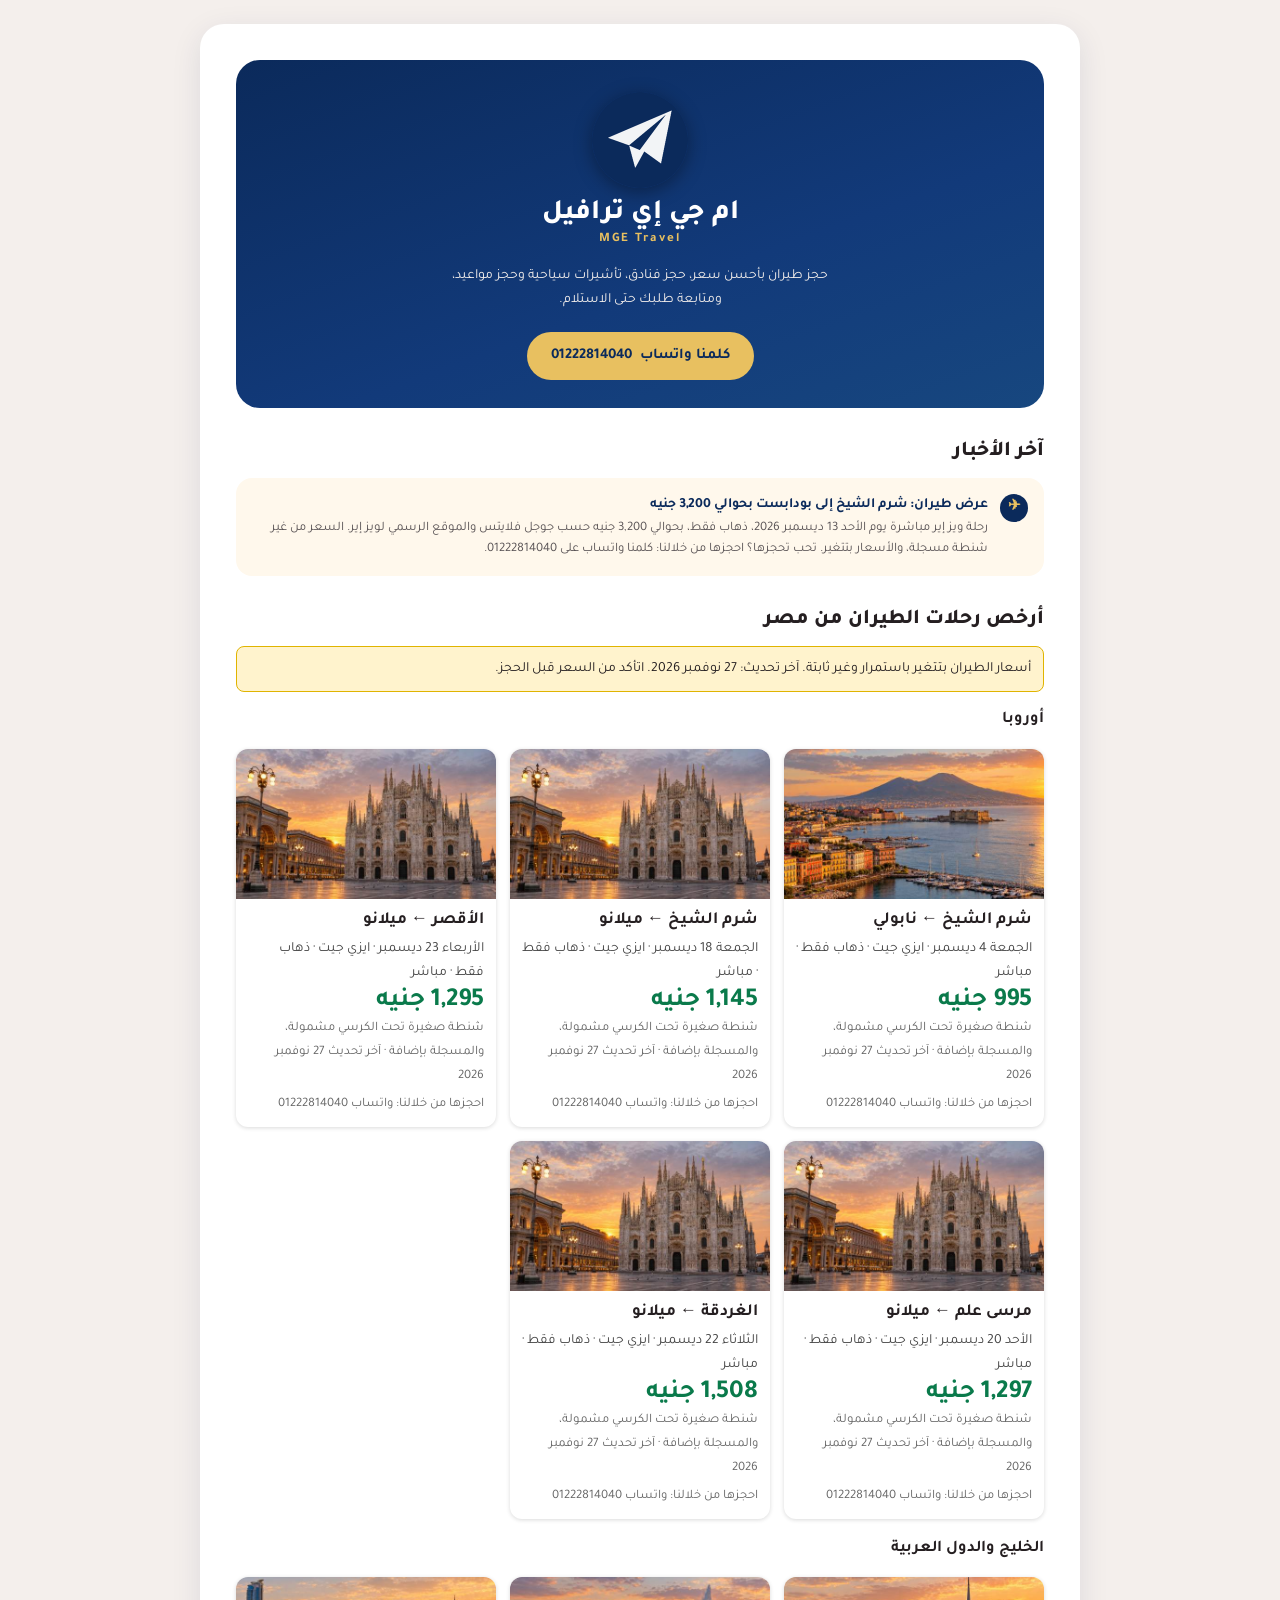
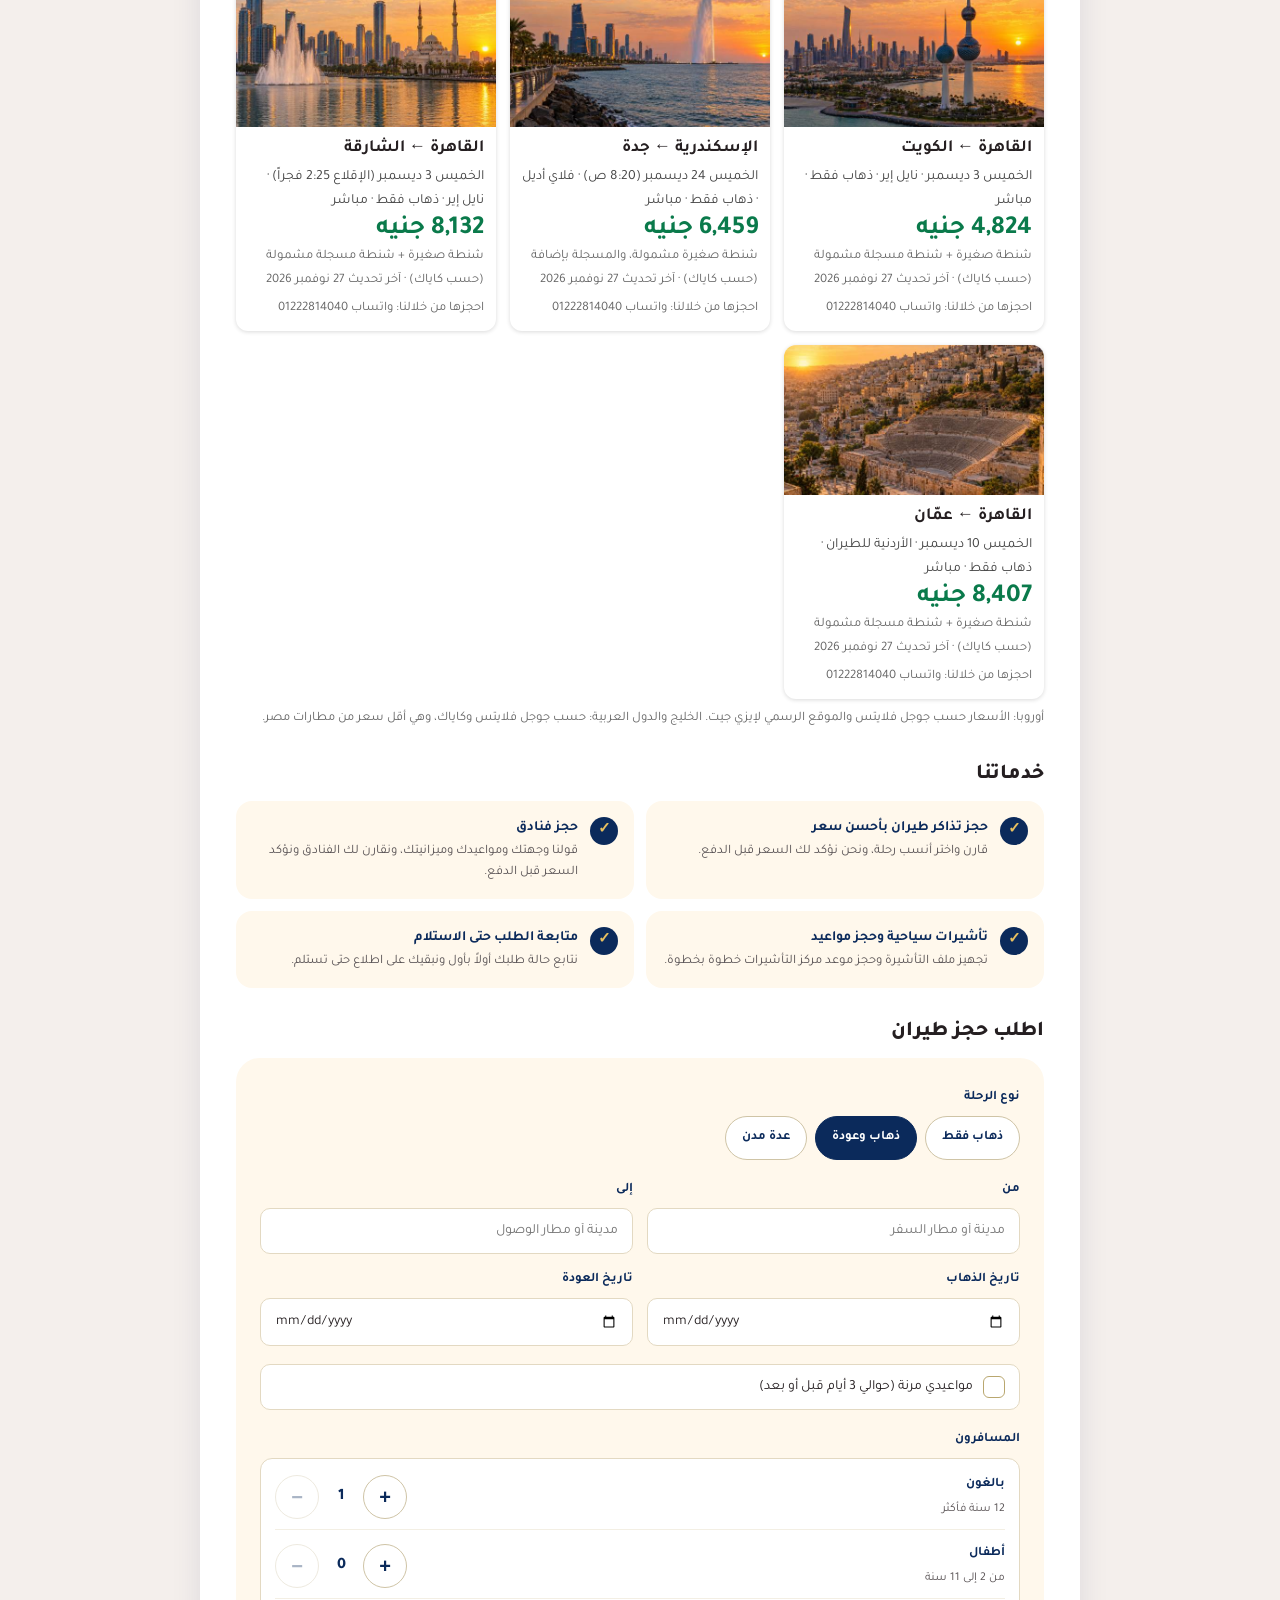
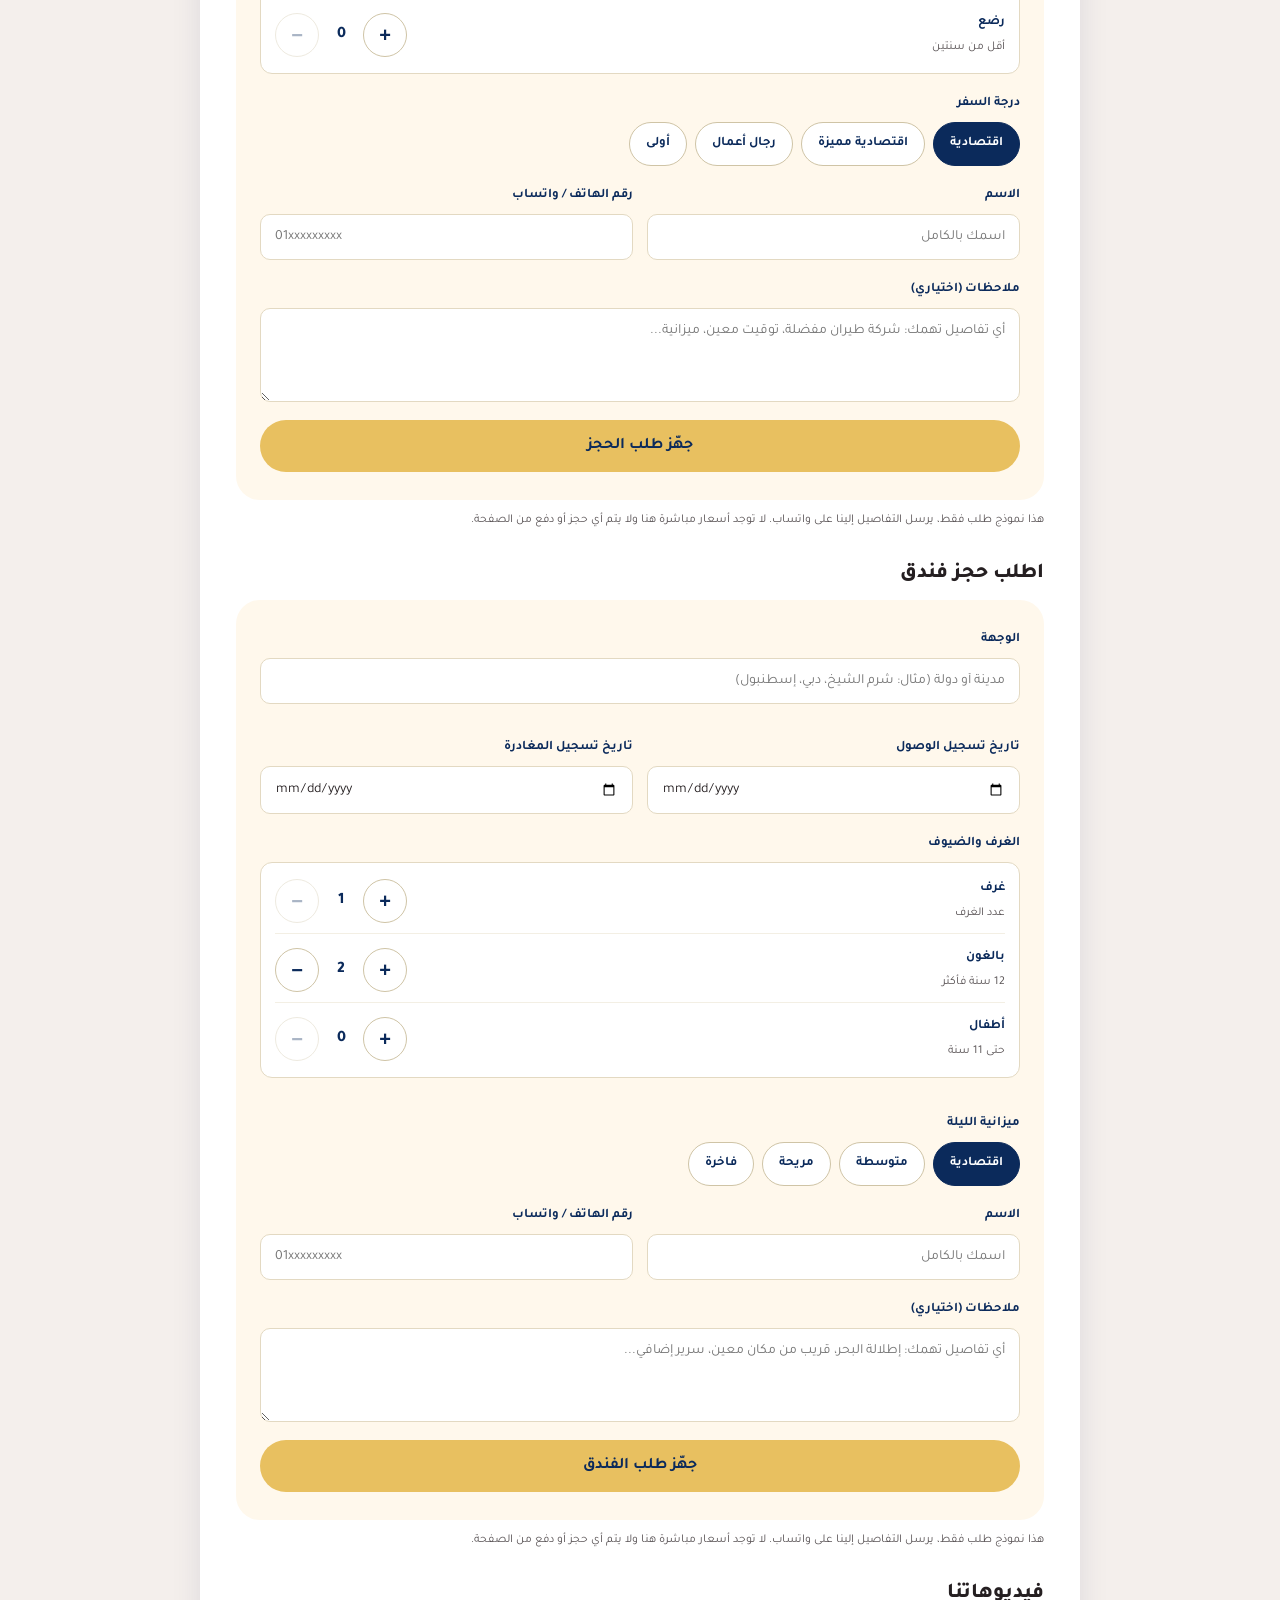
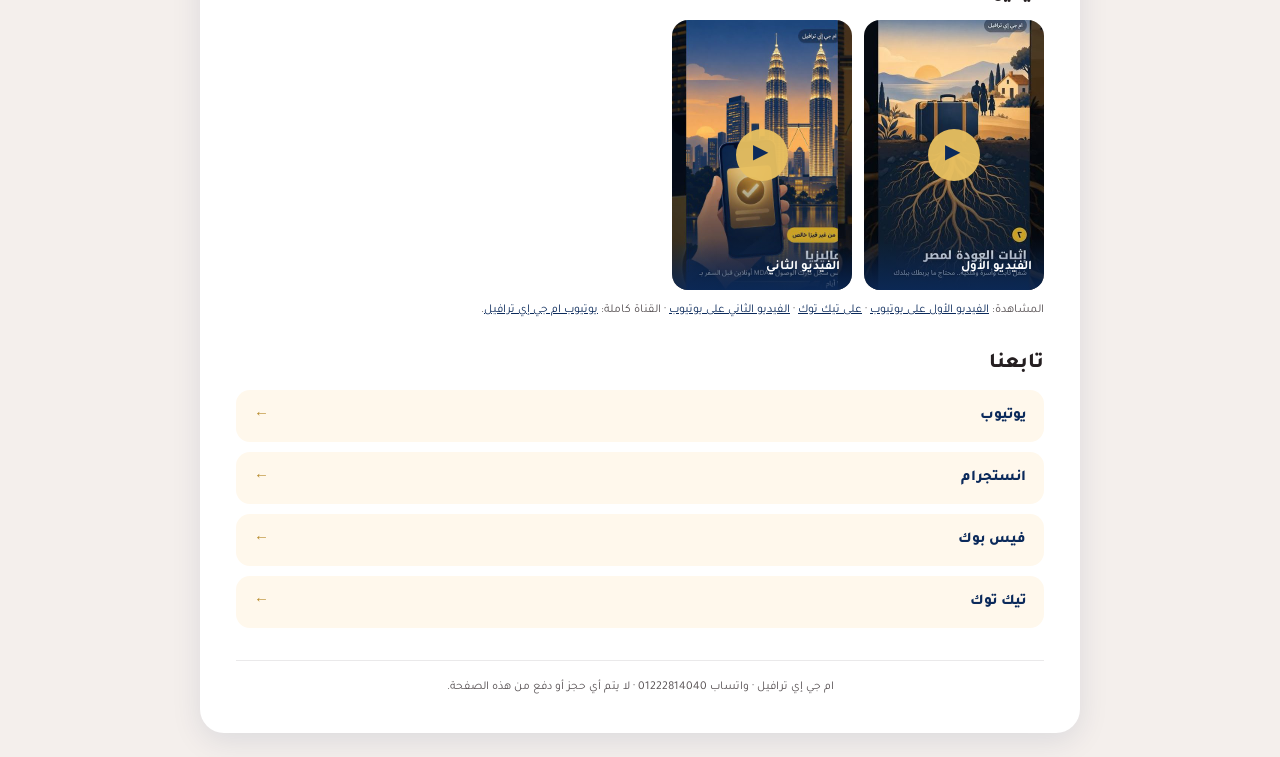
==== commit 3db4df85: "Add hotel booking service + form and SEO head tags (approved)" ====
--- a/index.html
+++ b/index.html
@@ -3,8 +3,36 @@
 <head>
 <meta charset="UTF-8">
 <meta name="viewport" content="width=device-width, initial-scale=1.0">
-<title>ام جي إي ترافيل | طيران وتأشيرات</title>
-<meta name="description" content="ام جي إي ترافيل: حجز طيران بأحسن سعر، تأشيرات سياحية وحجز مواعيد، ومتابعة طلبك حتى الاستلام.">
+<title>ام جي إي ترافيل | طيران وفنادق وتأشيرات</title>
+<meta name="description" content="ام جي إي ترافيل: حجز طيران بأحسن سعر، حجز فنادق، تأشيرات سياحية وحجز مواعيد، ومتابعة طلبك حتى الاستلام.">
+<!-- paste inside <head>, after the existing <meta name="description"> line -->
+<link rel="canonical" href="https://mgetravel.github.io/">
+<meta name="theme-color" content="#0B2A5B">
+<meta property="og:type" content="website">
+<meta property="og:locale" content="ar_EG">
+<meta property="og:site_name" content="ام جي إي ترافيل">
+<meta property="og:title" content="ام جي إي ترافيل | طيران وفنادق وتأشيرات">
+<meta property="og:description" content="حجز طيران بأحسن سعر، حجز فنادق، تأشيرات سياحية وحجز مواعيد، ومتابعة طلبك حتى الاستلام.">
+<meta property="og:url" content="https://mgetravel.github.io/">
+<script type="application/ld+json">
+{
+  "@context": "https://schema.org",
+  "@type": "TravelAgency",
+  "name": "ام جي إي ترافيل",
+  "alternateName": "MGE Travel",
+  "url": "https://mgetravel.github.io/",
+  "telephone": "+201222814040",
+  "areaServed": "EG",
+  "inLanguage": "ar",
+  "sameAs": [
+    "https://www.youtube.com/channel/UCKGYNsP0PGWKcBvuON4lMKg",
+    "https://www.instagram.com/mgetravel.eg/",
+    "https://www.facebook.com/profile.php?id=61596644595419",
+    "https://www.tiktok.com/@mgetravel.eg"
+  ]
+}
+</script>
+<!-- GA4 snippet goes here later, only after he approves creating the property and we have the G-XXXXXXX ID -->
 <link rel="icon" href="[data-uri]">
 <link rel="preconnect" href="https://fonts.googleapis.com">
 <link rel="preconnect" href="https://fonts.gstatic.com" crossorigin>
@@ -37,7 +65,7 @@
 .sec-title { font-size: 21px; font-weight: 800; color: var(--ink); margin: 0 0 14px; }
 
 .services { display: grid; gap: 12px; }
-@media (min-width: 768px) { .services { grid-template-columns: repeat(3, 1fr); } }
+@media (min-width: 768px) { .services { grid-template-columns: repeat(2, 1fr); } }
 .service { display: flex; gap: 12px; align-items: flex-start; background: var(--sand); border-radius: 16px; padding: 16px; }
 .service-check { flex: 0 0 28px; width: 28px; height: 28px; border-radius: 50%; background: var(--navy); color: var(--gold); display: inline-flex; align-items: center; justify-content: center; font-weight: 700; font-size: 15px; }
 .service-title { font-weight: 700; color: var(--navy); font-size: 14px; line-height: 22px; }
@@ -118,7 +146,7 @@
   <img class="hero-logo" src="[data-uri]" alt="لوجو ام جي إي ترافيل: طائرة ورقية بيضاء في دائرة كحلي">
   <div class="hero-name">ام جي إي ترافيل</div>
   <div class="hero-sub">MGE Travel</div>
-  <p class="hero-tag">حجز طيران بأحسن سعر، تأشيرات سياحية وحجز مواعيد، ومتابعة طلبك حتى الاستلام.</p>
+  <p class="hero-tag">حجز طيران بأحسن سعر، حجز فنادق، تأشيرات سياحية وحجز مواعيد، ومتابعة طلبك حتى الاستلام.</p>
   <a class="btn btn-gold" href="https://wa.me/201222814040" target="_blank" rel="noreferrer">كلمنا واتساب <bdi>01222814040</bdi></a>
 </header>
 
@@ -141,6 +169,7 @@
   <h2 class="sec-title">خدماتنا</h2>
   <div class="services">
     <div class="service"><span class="service-check">✓</span><div><div class="service-title">حجز تذاكر طيران بأحسن سعر</div><div class="service-detail">قارن واختر أنسب رحلة، ونحن نؤكد لك السعر قبل الدفع.</div></div></div>
+    <div class="service"><span class="service-check">✓</span><div><div class="service-title">حجز فنادق</div><div class="service-detail">قولنا وجهتك ومواعيدك وميزانيتك، ونقارن لك الفنادق ونؤكد السعر قبل الدفع.</div></div></div>
     <div class="service"><span class="service-check">✓</span><div><div class="service-title">تأشيرات سياحية وحجز مواعيد</div><div class="service-detail">تجهيز ملف التأشيرة وحجز موعد مركز التأشيرات خطوة بخطوة.</div></div></div>
     <div class="service"><span class="service-check">✓</span><div><div class="service-title">متابعة الطلب حتى الاستلام</div><div class="service-detail">نتابع حالة طلبك أولاً بأول ونبقيك على اطلاع حتى تستلم.</div></div></div>
   </div>
@@ -260,6 +289,98 @@
       <div class="ready-title">طلبك جاهز</div>
       <p class="ready-text">اضغط الزر لفتح واتساب وإرسال الطلب، وسنرد عليك بالأسعار المتاحة قبل أي حجز.</p>
       <a class="btn btn-wa" id="waLink" href="#" target="_blank" rel="noreferrer">فتح واتساب وإرسال الطلب</a>
+    </div>
+  </form>
+  <div class="caption">هذا نموذج طلب فقط، يرسل التفاصيل إلينا على واتساب. لا توجد أسعار مباشرة هنا ولا يتم أي حجز أو دفع من الصفحة.</div>
+</section>
+
+<section>
+  <h2 class="sec-title">اطلب حجز فندق</h2>
+  <form class="form" id="hotelForm" novalidate>
+    <div class="field">
+      <label class="label" for="hDest">الوجهة</label>
+      <input class="input" id="hDest" placeholder="مدينة أو دولة (مثال: شرم الشيخ، دبي، إسطنبول)" autocomplete="off">
+      <div class="err" id="err-hDest" hidden></div>
+    </div>
+
+    <div class="grid2" style="margin-top:14px">
+      <div class="field">
+        <label class="label" for="hIn">تاريخ تسجيل الوصول</label>
+        <input class="input" id="hIn" type="date" dir="ltr">
+        <div class="err" id="err-hIn" hidden></div>
+      </div>
+      <div class="field">
+        <label class="label" for="hOut">تاريخ تسجيل المغادرة</label>
+        <input class="input" id="hOut" type="date" dir="ltr">
+        <div class="err" id="err-hOut" hidden></div>
+      </div>
+    </div>
+
+    <div class="field">
+      <span class="label">الغرف والضيوف</span>
+      <div class="pax">
+        <div class="stepper" data-hk="rooms">
+          <div class="stepper-text"><span class="label">غرف</span><span class="stepper-hint">عدد الغرف</span></div>
+          <div class="stepper-ctrl" dir="ltr">
+            <button type="button" class="step-btn" data-d="-1" aria-label="غرف أقل">−</button>
+            <span class="step-val">1</span>
+            <button type="button" class="step-btn" data-d="1" aria-label="غرف أكثر">+</button>
+          </div>
+        </div>
+        <div class="stepper" data-hk="adults">
+          <div class="stepper-text"><span class="label">بالغون</span><span class="stepper-hint">12 سنة فأكثر</span></div>
+          <div class="stepper-ctrl" dir="ltr">
+            <button type="button" class="step-btn" data-d="-1" aria-label="بالغون أقل">−</button>
+            <span class="step-val">2</span>
+            <button type="button" class="step-btn" data-d="1" aria-label="بالغون أكثر">+</button>
+          </div>
+        </div>
+        <div class="stepper" data-hk="children">
+          <div class="stepper-text"><span class="label">أطفال</span><span class="stepper-hint">حتى 11 سنة</span></div>
+          <div class="stepper-ctrl" dir="ltr">
+            <button type="button" class="step-btn" data-d="-1" aria-label="أطفال أقل">−</button>
+            <span class="step-val">0</span>
+            <button type="button" class="step-btn" data-d="1" aria-label="أطفال أكثر">+</button>
+          </div>
+        </div>
+      </div>
+      <div id="hAges" style="margin-top:10px"></div>
+    </div>
+
+    <div class="field">
+      <span class="label">ميزانية الليلة</span>
+      <div class="seg" id="hBudgetSeg" role="group" aria-label="ميزانية الليلة">
+        <button type="button" class="seg-btn is-active" data-v="اقتصادية">اقتصادية</button>
+        <button type="button" class="seg-btn" data-v="متوسطة">متوسطة</button>
+        <button type="button" class="seg-btn" data-v="مريحة">مريحة</button>
+        <button type="button" class="seg-btn" data-v="فاخرة">فاخرة</button>
+      </div>
+    </div>
+
+    <div class="grid2">
+      <div class="field">
+        <label class="label" for="hName">الاسم</label>
+        <input class="input" id="hName" placeholder="اسمك بالكامل">
+        <div class="err" id="err-hName" hidden></div>
+      </div>
+      <div class="field">
+        <label class="label" for="hPhone">رقم الهاتف / واتساب</label>
+        <input class="input phone" id="hPhone" dir="ltr" inputmode="tel" placeholder="01xxxxxxxxx">
+        <div class="err" id="err-hPhone" hidden></div>
+      </div>
+    </div>
+
+    <div class="field">
+      <label class="label" for="hNotes">ملاحظات (اختياري)</label>
+      <textarea class="input notes" id="hNotes" rows="3" placeholder="أي تفاصيل تهمك: إطلالة البحر، قريب من مكان معين، سرير إضافي..."></textarea>
+    </div>
+
+    <button type="submit" class="btn btn-gold submit">جهّز طلب الفندق</button>
+
+    <div class="ready" id="hReadyBox" hidden>
+      <div class="ready-title">طلبك جاهز</div>
+      <p class="ready-text">اضغط الزر لفتح واتساب وإرسال الطلب، وسنرد عليك بالفنادق والأسعار المتاحة قبل أي حجز.</p>
+      <a class="btn btn-wa" id="hWaLink" href="#" target="_blank" rel="noreferrer">فتح واتساب وإرسال الطلب</a>
     </div>
   </form>
   <div class="caption">هذا نموذج طلب فقط، يرسل التفاصيل إلينا على واتساب. لا توجد أسعار مباشرة هنا ولا يتم أي حجز أو دفع من الصفحة.</div>
@@ -529,5 +650,122 @@
 });
 })();
 </script>
+<script>
+(function(){
+"use strict";
+var WA = '201222814040';
+function $(id){ return document.getElementById(id); }
+function todayISO(){ var d=new Date(); function p(n){return String(n).padStart(2,'0');} return d.getFullYear()+'-'+p(d.getMonth()+1)+'-'+p(d.getDate()); }
+var TODAY = todayISO();
+$('hIn').min = TODAY; $('hOut').min = TODAY;
+
+var hstate = { rooms:1, adults:2, children:0, budget:'اقتصادية' };
+
+function hinvalidate(){ $('hReadyBox').hidden = true; }
+
+function setHErr(k, msg){
+  var e = $('err-'+k);
+  if(!e) return;
+  if(msg){ e.textContent = msg; e.hidden = false; }
+  else { e.textContent = ''; e.hidden = true; }
+}
+
+$('hBudgetSeg').addEventListener('click', function(e){
+  var b = e.target.closest('.seg-btn'); if(!b) return;
+  $('hBudgetSeg').querySelectorAll('.seg-btn').forEach(function(x){ x.classList.toggle('is-active', x===b); });
+  hstate.budget = b.dataset.v; hinvalidate();
+});
+
+function renderAges(){
+  var wrap = $('hAges');
+  wrap.innerHTML = '';
+  for(var i=0; i<hstate.children; i++){
+    var inp = document.createElement('input');
+    inp.type = 'number'; inp.min = '0'; inp.max = '11'; inp.dir = 'ltr';
+    inp.className = 'input';
+    inp.style.cssText = 'width:110px;display:inline-block;margin-inline-end:8px;margin-top:6px;padding:8px 10px;';
+    inp.placeholder = 'عمر الطفل ' + (i+1);
+    inp.dataset.ageIdx = i;
+    inp.addEventListener('input', hinvalidate);
+    wrap.appendChild(inp);
+  }
+}
+
+document.querySelectorAll('.stepper[data-hk]').forEach(function(st){
+  var k = st.dataset.hk, val = st.querySelector('.step-val');
+  var min = (k==='children') ? 0 : 1;
+  var max = k==='rooms' ? 5 : (k==='adults' ? 9 : 8);
+  function refresh(){
+    val.textContent = hstate[k];
+    st.querySelectorAll('.step-btn').forEach(function(b){
+      var t = hstate[k] + parseInt(b.dataset.d,10);
+      b.disabled = t < min || t > max;
+    });
+    if(k==='children') renderAges();
+    hinvalidate();
+  }
+  st.querySelectorAll('.step-btn').forEach(function(btn){
+    btn.addEventListener('click', function(){
+      var v = hstate[k] + parseInt(btn.dataset.d,10);
+      hstate[k] = Math.max(min, Math.min(max, v));
+      refresh();
+    });
+  });
+  refresh();
+});
+
+['hDest','hIn','hOut','hName','hPhone','hNotes'].forEach(function(id){
+  $(id).addEventListener('input', hinvalidate);
+});
+
+function hValidate(){
+  var ok = true;
+  ['hDest','hIn','hOut','hName','hPhone'].forEach(function(k){ setHErr(k,''); });
+  if(!$('hDest').value.trim()){ setHErr('hDest','اكتب الوجهة'); ok=false; }
+  var ci = $('hIn').value, co = $('hOut').value;
+  if(!ci){ setHErr('hIn','اختر تاريخ الوصول'); ok=false; }
+  else if(ci < TODAY){ setHErr('hIn','التاريخ لا يمكن أن يكون في الماضي'); ok=false; }
+  if(!co){ setHErr('hOut','اختر تاريخ المغادرة'); ok=false; }
+  else if(ci && co <= ci){ setHErr('hOut','تاريخ المغادرة لازم يكون بعد تاريخ الوصول'); ok=false; }
+  if(!$('hName').value.trim()){ setHErr('hName','اكتب اسمك'); ok=false; }
+  var digits = $('hPhone').value.replace(/[^\d]/g,'');
+  if(!digits){ setHErr('hPhone','اكتب رقم الهاتف أو الواتساب'); ok=false; }
+  else if(digits.length < 8){ setHErr('hPhone','الرقم قصير، تأكد منه'); ok=false; }
+  return ok;
+}
+
+function hBuildMessage(){
+  var lines = ['طلب حجز فندق - ام جي إي ترافيل', ''];
+  lines.push('الوجهة: ' + $('hDest').value.trim());
+  lines.push('تسجيل الوصول: ' + $('hIn').value);
+  lines.push('تسجيل المغادرة: ' + $('hOut').value);
+  lines.push('الغرف: ' + hstate.rooms);
+  var guests = [hstate.adults + ' بالغ'];
+  if(hstate.children > 0){
+    var ages = [];
+    document.querySelectorAll('#hAges input').forEach(function(inp){ if(inp.value !== '') ages.push(inp.value); });
+    guests.push(hstate.children + ' طفل' + (ages.length ? ' (أعمار: ' + ages.join('، ') + ')' : ''));
+  }
+  lines.push('الضيوف: ' + guests.join('، '));
+  lines.push('ميزانية الليلة: ' + hstate.budget);
+  lines.push('');
+  lines.push('الاسم: ' + $('hName').value.trim());
+  lines.push('رقم الهاتف: ' + $('hPhone').value.trim());
+  var notes = $('hNotes').value.trim();
+  if(notes) lines.push('ملاحظات: ' + notes);
+  return lines.join('\n');
+}
+
+$('hotelForm').addEventListener('submit', function(e){
+  e.preventDefault();
+  if(!hValidate()){ $('hReadyBox').hidden = true; return; }
+  var url = 'https://wa.me/' + WA + '?text=' + encodeURIComponent(hBuildMessage());
+  $('hWaLink').href = url;
+  $('hReadyBox').hidden = false;
+  $('hReadyBox').scrollIntoView({behavior:'smooth', block:'center'});
+  try { window.open(url, '_blank'); } catch (err) { /* the button stays available */ }
+});
+})();
+</script>
 </body>
 </html>
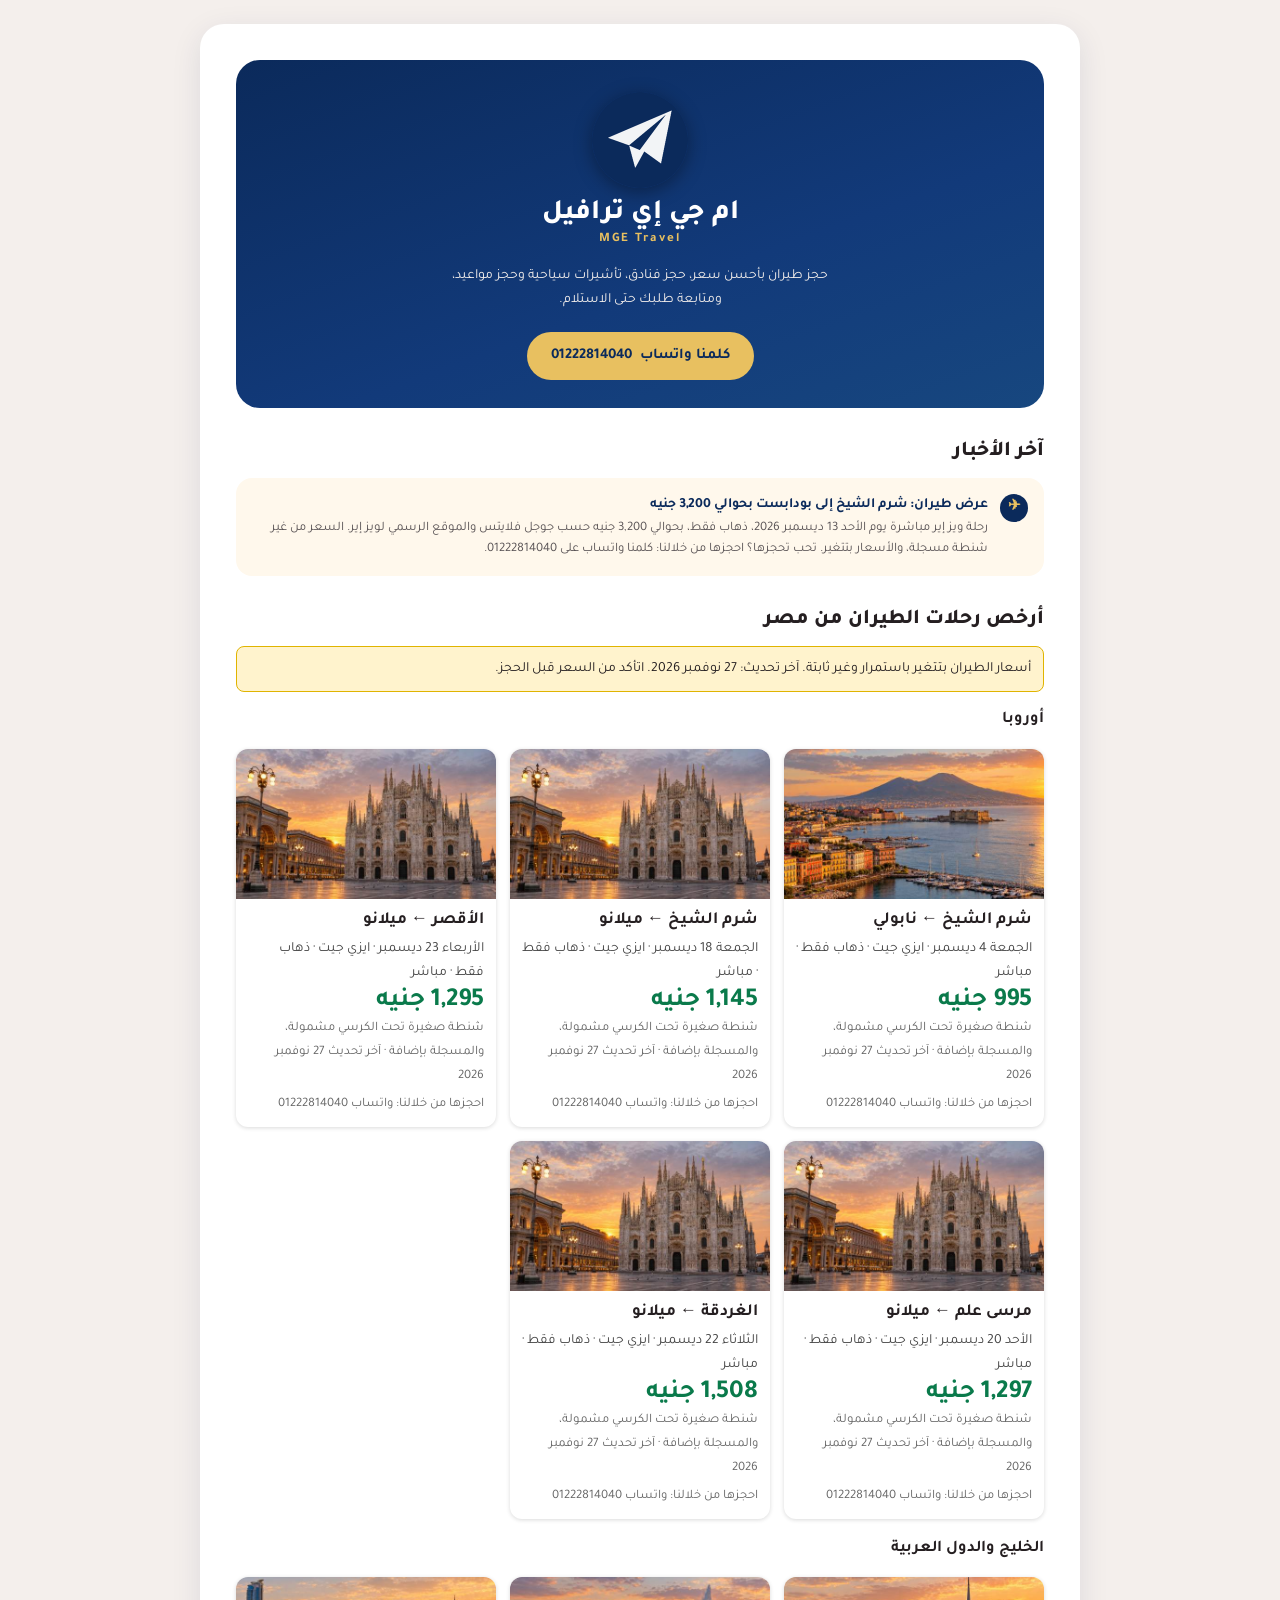
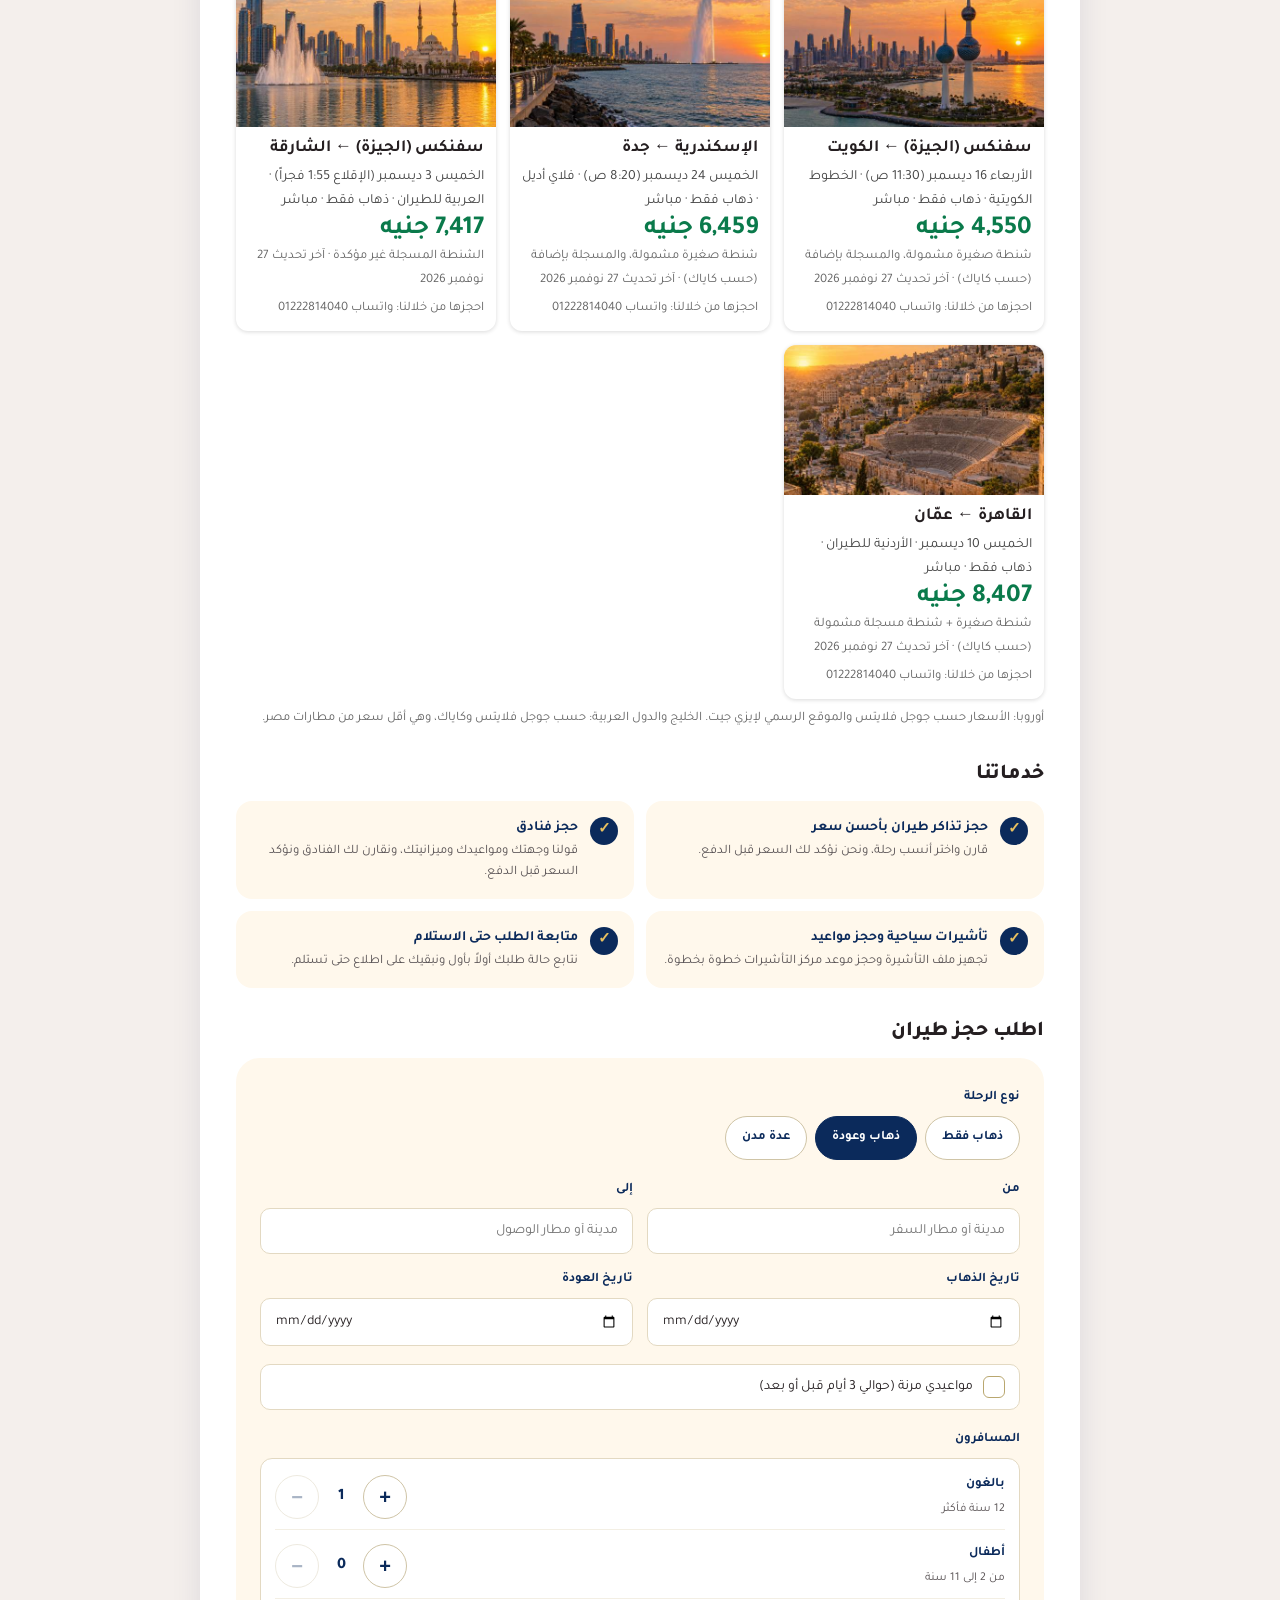
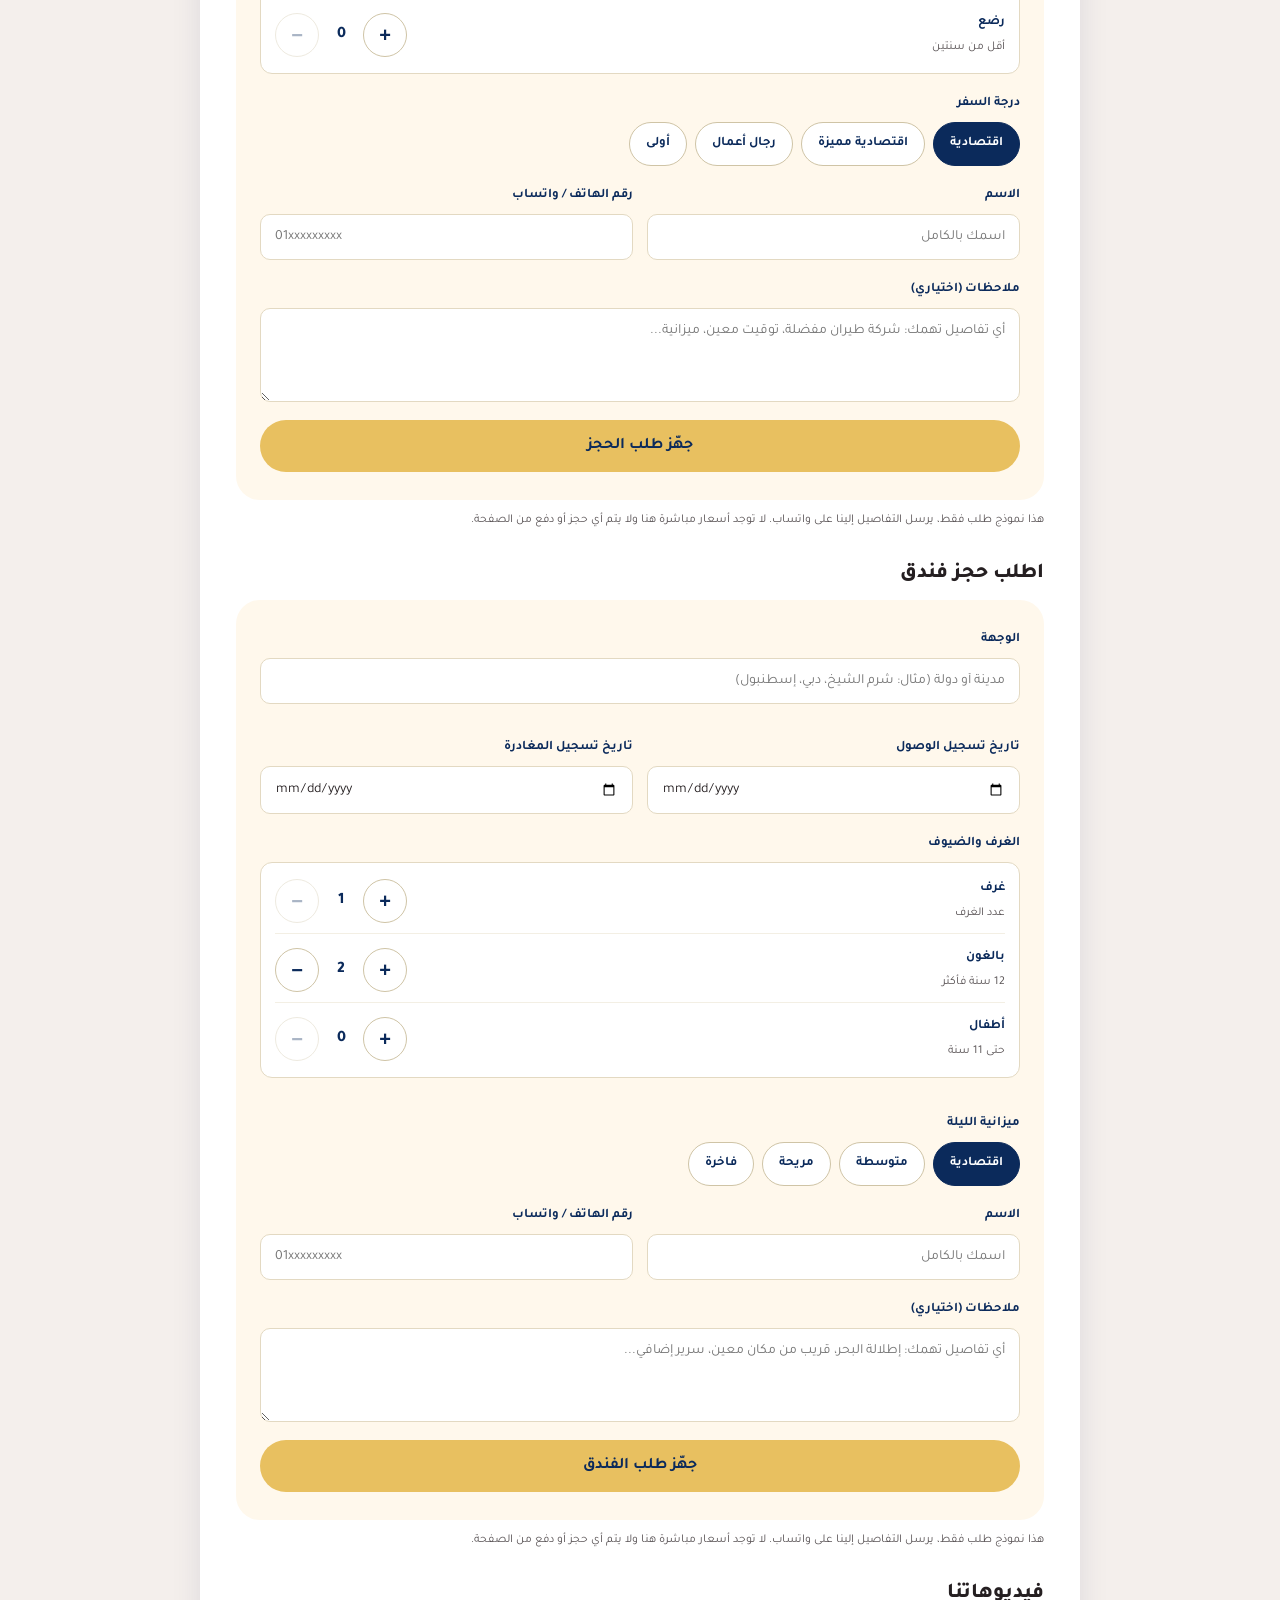
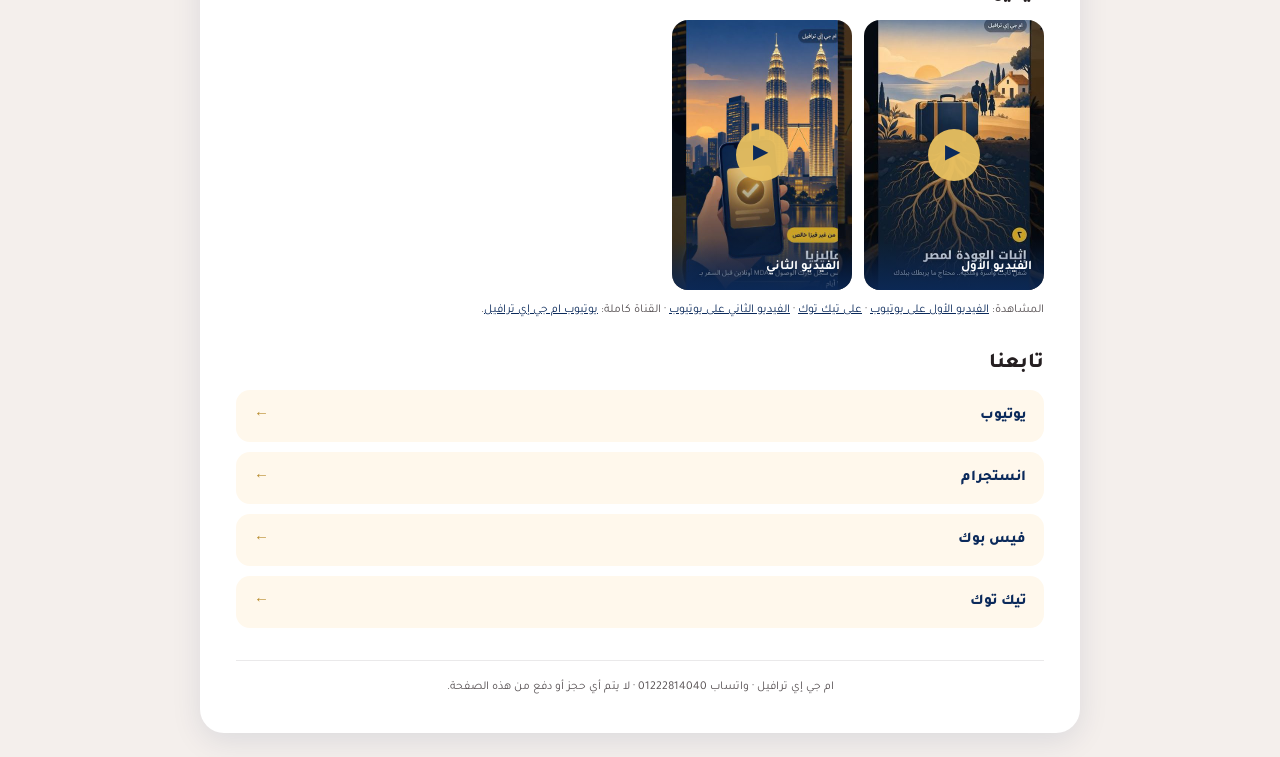
==== commit f73d6ded: "Replace Cairo-Kuwait/Sharjah cards with Sphinx (Giza) departures" ====
--- a/index.html
+++ b/index.html
@@ -1,6 +1,13 @@
 <!DOCTYPE html>
 <html lang="ar" dir="rtl">
 <head>
+<script async src="https://www.googletagmanager.com/gtag/js?id=G-XK24J3F093"></script>
+<script>
+window.dataLayer = window.dataLayer || [];
+function gtag(){dataLayer.push(arguments);}
+gtag('js', new Date());
+gtag('config', 'G-XK24J3F093');
+</script>
 <meta charset="UTF-8">
 <meta name="viewport" content="width=device-width, initial-scale=1.0">
 <title>ام جي إي ترافيل | طيران وفنادق وتأشيرات</title>
@@ -161,7 +168,7 @@
   <h3>أوروبا</h3>
   <div class="fb-grid"><div class="fb-card"><div class="fb-img nap" role="img" aria-label="شرم الشيخ ← نابولي"></div><div class="fb-b"><div class="fb-r">شرم الشيخ ← نابولي</div><div class="fb-d">الجمعة 4 ديسمبر · ايزي جيت · ذهاب فقط · مباشر</div><div class="fb-p">995 جنيه</div><div class="fb-s">شنطة صغيرة تحت الكرسي مشمولة، والمسجلة بإضافة · آخر تحديث 27 نوفمبر 2026</div><div class="fb-s">احجزها من خلالنا: واتساب <bdi>01222814040</bdi></div></div></div><div class="fb-card"><div class="fb-img mil" role="img" aria-label="شرم الشيخ ← ميلانو"></div><div class="fb-b"><div class="fb-r">شرم الشيخ ← ميلانو</div><div class="fb-d">الجمعة 18 ديسمبر · ايزي جيت · ذهاب فقط · مباشر</div><div class="fb-p">1,145 جنيه</div><div class="fb-s">شنطة صغيرة تحت الكرسي مشمولة، والمسجلة بإضافة · آخر تحديث 27 نوفمبر 2026</div><div class="fb-s">احجزها من خلالنا: واتساب <bdi>01222814040</bdi></div></div></div><div class="fb-card"><div class="fb-img mil" role="img" aria-label="الأقصر ← ميلانو"></div><div class="fb-b"><div class="fb-r">الأقصر ← ميلانو</div><div class="fb-d">الأربعاء 23 ديسمبر · ايزي جيت · ذهاب فقط · مباشر</div><div class="fb-p">1,295 جنيه</div><div class="fb-s">شنطة صغيرة تحت الكرسي مشمولة، والمسجلة بإضافة · آخر تحديث 27 نوفمبر 2026</div><div class="fb-s">احجزها من خلالنا: واتساب <bdi>01222814040</bdi></div></div></div><div class="fb-card"><div class="fb-img mil" role="img" aria-label="مرسى علم ← ميلانو"></div><div class="fb-b"><div class="fb-r">مرسى علم ← ميلانو</div><div class="fb-d">الأحد 20 ديسمبر · ايزي جيت · ذهاب فقط · مباشر</div><div class="fb-p">1,297 جنيه</div><div class="fb-s">شنطة صغيرة تحت الكرسي مشمولة، والمسجلة بإضافة · آخر تحديث 27 نوفمبر 2026</div><div class="fb-s">احجزها من خلالنا: واتساب <bdi>01222814040</bdi></div></div></div><div class="fb-card"><div class="fb-img mil" role="img" aria-label="الغردقة ← ميلانو"></div><div class="fb-b"><div class="fb-r">الغردقة ← ميلانو</div><div class="fb-d">الثلاثاء 22 ديسمبر · ايزي جيت · ذهاب فقط · مباشر</div><div class="fb-p">1,508 جنيه</div><div class="fb-s">شنطة صغيرة تحت الكرسي مشمولة، والمسجلة بإضافة · آخر تحديث 27 نوفمبر 2026</div><div class="fb-s">احجزها من خلالنا: واتساب <bdi>01222814040</bdi></div></div></div></div>
   <h3 style="margin-top:18px">الخليج والدول العربية</h3>
-  <div class="fb-grid"><div class="fb-card"><div class="fb-img kw" role="img" aria-label="القاهرة ← الكويت"></div><div class="fb-b"><div class="fb-r">القاهرة ← الكويت</div><div class="fb-d">الخميس 3 ديسمبر · نايل إير · ذهاب فقط · مباشر</div><div class="fb-p">4,824 جنيه</div><div class="fb-s">شنطة صغيرة + شنطة مسجلة مشمولة (حسب كاياك) · آخر تحديث 27 نوفمبر 2026</div><div class="fb-s">احجزها من خلالنا: واتساب <bdi>01222814040</bdi></div></div></div><div class="fb-card"><div class="fb-img jd" role="img" aria-label="الإسكندرية ← جدة"></div><div class="fb-b"><div class="fb-r">الإسكندرية ← جدة</div><div class="fb-d">الخميس 24 ديسمبر (8:20 ص) · فلاي أديل · ذهاب فقط · مباشر</div><div class="fb-p">6,459 جنيه</div><div class="fb-s">شنطة صغيرة مشمولة، والمسجلة بإضافة (حسب كاياك) · آخر تحديث 27 نوفمبر 2026</div><div class="fb-s">احجزها من خلالنا: واتساب <bdi>01222814040</bdi></div></div></div><div class="fb-card"><div class="fb-img sj" role="img" aria-label="القاهرة ← الشارقة"></div><div class="fb-b"><div class="fb-r">القاهرة ← الشارقة</div><div class="fb-d">الخميس 3 ديسمبر (الإقلاع 2:25 فجراً) · نايل إير · ذهاب فقط · مباشر</div><div class="fb-p">8,132 جنيه</div><div class="fb-s">شنطة صغيرة + شنطة مسجلة مشمولة (حسب كاياك) · آخر تحديث 27 نوفمبر 2026</div><div class="fb-s">احجزها من خلالنا: واتساب <bdi>01222814040</bdi></div></div></div><div class="fb-card"><div class="fb-img am" role="img" aria-label="القاهرة ← عمّان"></div><div class="fb-b"><div class="fb-r">القاهرة ← عمّان</div><div class="fb-d">الخميس 10 ديسمبر · الأردنية للطيران · ذهاب فقط · مباشر</div><div class="fb-p">8,407 جنيه</div><div class="fb-s">شنطة صغيرة + شنطة مسجلة مشمولة (حسب كاياك) · آخر تحديث 27 نوفمبر 2026</div><div class="fb-s">احجزها من خلالنا: واتساب <bdi>01222814040</bdi></div></div></div></div>
+  <div class="fb-grid"><div class="fb-card"><div class="fb-img kw" role="img" aria-label="سفنكس (الجيزة) ← الكويت"></div><div class="fb-b"><div class="fb-r">سفنكس (الجيزة) ← الكويت</div><div class="fb-d">الأربعاء 16 ديسمبر (11:30 ص) · الخطوط الكويتية · ذهاب فقط · مباشر</div><div class="fb-p">4,550 جنيه</div><div class="fb-s">شنطة صغيرة مشمولة، والمسجلة بإضافة (حسب كاياك) · آخر تحديث 27 نوفمبر 2026</div><div class="fb-s">احجزها من خلالنا: واتساب <bdi>01222814040</bdi></div></div></div><div class="fb-card"><div class="fb-img jd" role="img" aria-label="الإسكندرية ← جدة"></div><div class="fb-b"><div class="fb-r">الإسكندرية ← جدة</div><div class="fb-d">الخميس 24 ديسمبر (8:20 ص) · فلاي أديل · ذهاب فقط · مباشر</div><div class="fb-p">6,459 جنيه</div><div class="fb-s">شنطة صغيرة مشمولة، والمسجلة بإضافة (حسب كاياك) · آخر تحديث 27 نوفمبر 2026</div><div class="fb-s">احجزها من خلالنا: واتساب <bdi>01222814040</bdi></div></div></div><div class="fb-card"><div class="fb-img sj" role="img" aria-label="سفنكس (الجيزة) ← الشارقة"></div><div class="fb-b"><div class="fb-r">سفنكس (الجيزة) ← الشارقة</div><div class="fb-d">الخميس 3 ديسمبر (الإقلاع 1:55 فجراً) · العربية للطيران · ذهاب فقط · مباشر</div><div class="fb-p">7,417 جنيه</div><div class="fb-s">الشنطة المسجلة غير مؤكدة · آخر تحديث 27 نوفمبر 2026</div><div class="fb-s">احجزها من خلالنا: واتساب <bdi>01222814040</bdi></div></div></div><div class="fb-card"><div class="fb-img am" role="img" aria-label="القاهرة ← عمّان"></div><div class="fb-b"><div class="fb-r">القاهرة ← عمّان</div><div class="fb-d">الخميس 10 ديسمبر · الأردنية للطيران · ذهاب فقط · مباشر</div><div class="fb-p">8,407 جنيه</div><div class="fb-s">شنطة صغيرة + شنطة مسجلة مشمولة (حسب كاياك) · آخر تحديث 27 نوفمبر 2026</div><div class="fb-s">احجزها من خلالنا: واتساب <bdi>01222814040</bdi></div></div></div></div>
   <div class="fb-s" style="margin-top:8px">أوروبا: الأسعار حسب جوجل فلايتس والموقع الرسمي لإيزي جيت. الخليج والدول العربية: حسب جوجل فلايتس وكاياك، وهي أقل سعر من مطارات مصر.</div>
 </section>
 
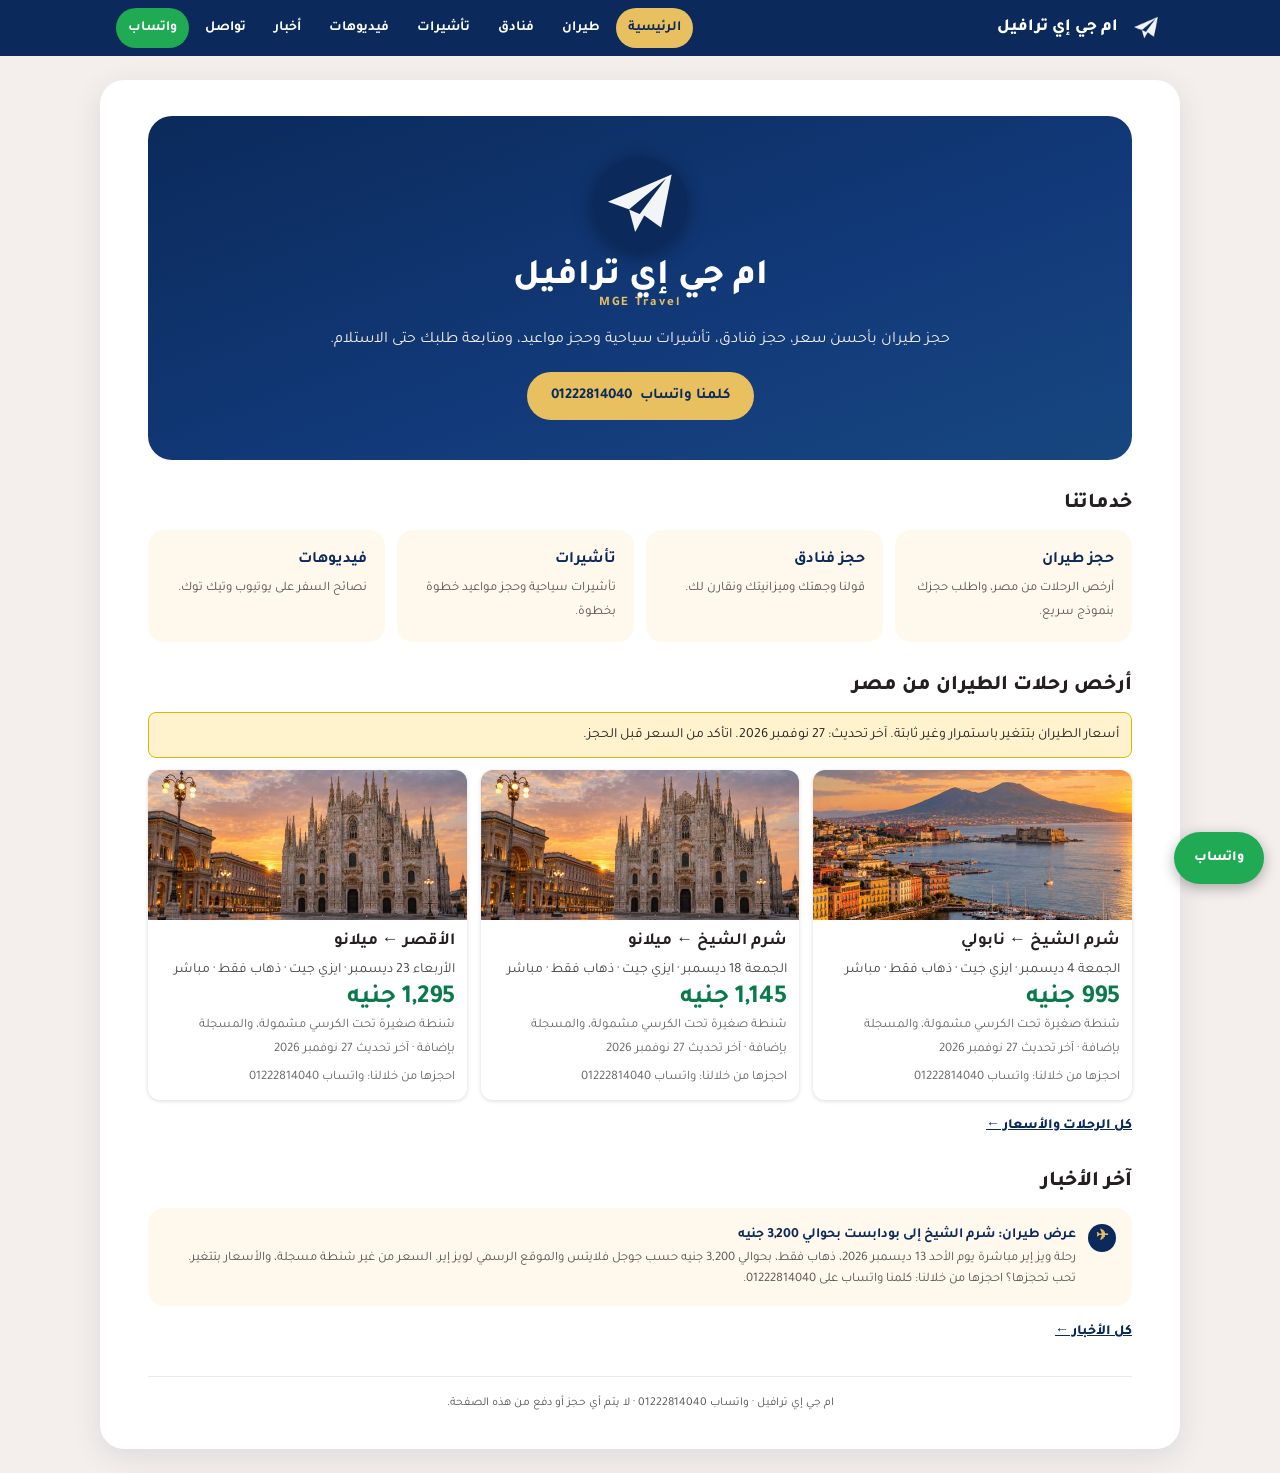
==== commit 5f30ac85: "Restructure site: light home page + replace sitemap" ====
--- a/index.html
+++ b/index.html
@@ -12,14 +12,13 @@
 <meta name="viewport" content="width=device-width, initial-scale=1.0">
 <title>ام جي إي ترافيل | طيران وفنادق وتأشيرات</title>
 <meta name="description" content="ام جي إي ترافيل: حجز طيران بأحسن سعر، حجز فنادق، تأشيرات سياحية وحجز مواعيد، ومتابعة طلبك حتى الاستلام.">
-<!-- paste inside <head>, after the existing <meta name="description"> line -->
 <link rel="canonical" href="https://mgetravel.github.io/">
 <meta name="theme-color" content="#0B2A5B">
 <meta property="og:type" content="website">
 <meta property="og:locale" content="ar_EG">
 <meta property="og:site_name" content="ام جي إي ترافيل">
 <meta property="og:title" content="ام جي إي ترافيل | طيران وفنادق وتأشيرات">
-<meta property="og:description" content="حجز طيران بأحسن سعر، حجز فنادق، تأشيرات سياحية وحجز مواعيد، ومتابعة طلبك حتى الاستلام.">
+<meta property="og:description" content="ام جي إي ترافيل: حجز طيران بأحسن سعر، حجز فنادق، تأشيرات سياحية وحجز مواعيد، ومتابعة طلبك حتى الاستلام.">
 <meta property="og:url" content="https://mgetravel.github.io/">
 <script type="application/ld+json">
 {
@@ -39,740 +38,37 @@
   ]
 }
 </script>
-<!-- GA4 snippet goes here later, only after he approves creating the property and we have the G-XXXXXXX ID -->
-<link rel="icon" href="[data-uri]">
+<link rel="icon" href="/assets/img1.png">
 <link rel="preconnect" href="https://fonts.googleapis.com">
 <link rel="preconnect" href="https://fonts.gstatic.com" crossorigin>
 <link href="https://fonts.googleapis.com/css2?family=Tajawal:wght@400;500;700;800&display=swap" rel="stylesheet">
-<style>
-:root { --navy:#0B2A5B; --gold:#E8C060; --sand:#FFF8EC; --ink:#251f21; --ink2:#585254; --red:#ed313e; --hairline:#eae9ea; }
-* { box-sizing: border-box; }
-[hidden] { display: none !important; }
-html, body { margin: 0; padding: 0; }
-body { background: #f4efec; color: var(--ink); font-family: 'Tajawal', 'Segoe UI', Tahoma, Arial, sans-serif; font-size: 14px; line-height: 24px; }
-.card { background: #fff; max-width: 880px; margin: 0 auto; padding: 24px; }
-@media (min-width: 768px) { .card { margin: 24px auto; border-radius: 24px; box-shadow: 0 8px 30px rgba(11,42,91,0.10); padding: 36px; } }
-img { max-width: 100%; }
-a { color: var(--navy); }
-
-.hero { background: linear-gradient(160deg, #0b2a5b 0%, #123a7a 60%, #17477f 100%); border-radius: 24px; color: #fff; text-align: center; padding: 32px 20px 28px; }
-.hero-logo { display: block; margin-inline: auto; width: 96px; height: 96px; border-radius: 50%; box-shadow: 0 4px 18px rgba(0,0,0,0.35); }
-.hero-name { font-size: 28px; font-weight: 800; margin-top: 14px; }
-.hero-sub { font-size: 13px; color: var(--gold); font-weight: 700; margin-top: 2px; letter-spacing: 0.14em; }
-.hero-tag { font-size: 14px; line-height: 24px; color: #f4efec; margin: 12px auto 20px; max-width: 420px; }
-
-.btn { display: inline-flex; align-items: center; justify-content: center; gap: 8px; min-height: 48px; padding: 0 24px; border-radius: 999px; border: 0; cursor: pointer; font: inherit; font-weight: 700; font-size: 15px; text-decoration: none; }
-.btn-gold { background: var(--gold); color: var(--navy); }
-.btn-gold:hover { background: #f0cc74; }
-.btn-ghost { background: transparent; color: var(--navy); border: 1px dashed #b9c4d8; width: 100%; }
-.btn-wa { background: #1faa53; color: #fff; width: 100%; }
-.btn-wa:hover { background: #25c05f; }
-
-section { margin-top: 32px; }
-.sec-title { font-size: 21px; font-weight: 800; color: var(--ink); margin: 0 0 14px; }
-
-.services { display: grid; gap: 12px; }
-@media (min-width: 768px) { .services { grid-template-columns: repeat(2, 1fr); } }
-.service { display: flex; gap: 12px; align-items: flex-start; background: var(--sand); border-radius: 16px; padding: 16px; }
-.service-check { flex: 0 0 28px; width: 28px; height: 28px; border-radius: 50%; background: var(--navy); color: var(--gold); display: inline-flex; align-items: center; justify-content: center; font-weight: 700; font-size: 15px; }
-.service-title { font-weight: 700; color: var(--navy); font-size: 14px; line-height: 22px; }
-.service-detail { color: var(--ink2); font-size: 13px; line-height: 21px; margin-top: 2px; }
-
-.form { background: var(--sand); border-radius: 24px; padding: 20px 16px; display: flex; flex-direction: column; gap: 18px; }
-@media (min-width: 768px) { .form { padding: 28px 24px; } }
-.field { display: flex; flex-direction: column; gap: 6px; position: relative; }
-.label { font-weight: 700; color: var(--navy); font-size: 13px; }
-.input { font: inherit; font-size: 14px; color: var(--ink); background: #fff; border: 1px solid #e3d9c2; border-radius: 10px; min-height: 46px; padding: 10px 14px; width: 100%; }
-.input:focus { outline: 2px solid var(--gold); outline-offset: 1px; border-color: var(--gold); }
-.input-err { border-color: var(--red); }
-.phone { text-align: left; }
-.notes { resize: vertical; min-height: 72px; }
-.err { color: var(--red); font-size: 12px; line-height: 18px; }
-.grid2 { display: grid; gap: 14px; }
-@media (min-width: 640px) { .grid2 { grid-template-columns: 1fr 1fr; } }
-
-.seg { display: flex; flex-wrap: wrap; gap: 8px; }
-.seg-btn { font: inherit; font-size: 13px; font-weight: 700; min-height: 44px; padding: 0 16px; border-radius: 999px; border: 1px solid #cfc4a6; background: #fff; color: var(--navy); cursor: pointer; }
-.seg-btn.is-active { background: var(--navy); color: #fff; border-color: var(--navy); }
-
-.suggest { position: absolute; top: 100%; inset-inline: 0; z-index: 20; background: #fff; border: 1px solid var(--hairline); border-radius: 12px; box-shadow: 0 8px 24px rgba(11,42,91,0.14); max-height: 264px; overflow-y: auto; margin-top: 4px; }
-.suggest-item { display: flex; justify-content: space-between; align-items: center; gap: 12px; width: 100%; min-height: 44px; padding: 8px 14px; background: none; border: 0; border-bottom: 1px solid #f3f1ee; font: inherit; font-size: 14px; color: var(--ink); cursor: pointer; text-align: start; }
-.suggest-item:hover { background: var(--sand); }
-.suggest-item:last-child { border-bottom: 0; }
-.suggest-city { font-weight: 700; }
-.suggest-meta { color: var(--ink2); font-size: 12px; white-space: nowrap; }
-.suggest-empty { padding: 12px 14px; color: var(--ink2); font-size: 13px; }
-
-.legs { display: flex; flex-direction: column; gap: 14px; }
-.leg { background: #fff; border: 1px solid #eee4cb; border-radius: 16px; padding: 14px; display: flex; flex-direction: column; gap: 12px; }
-.leg-head { display: flex; justify-content: space-between; align-items: center; }
-.leg-num { font-weight: 800; color: var(--navy); font-size: 13px; }
-.leg-del { background: none; border: 0; color: var(--red); font: inherit; font-size: 13px; cursor: pointer; min-height: 44px; padding: 0 8px; }
-
-.flex-toggle { display: flex; align-items: center; gap: 10px; background: #fff; border: 1px solid #e3d9c2; border-radius: 10px; min-height: 46px; padding: 10px 14px; font: inherit; font-size: 14px; color: var(--ink); cursor: pointer; text-align: start; }
-.flex-dot { flex: 0 0 22px; width: 22px; height: 22px; border-radius: 6px; border: 1.5px solid #b9a76f; background: #fff; display: inline-flex; align-items: center; justify-content: center; color: var(--navy); font-weight: 700; font-size: 13px; }
-.flex-toggle.is-on { border-color: var(--navy); }
-.flex-toggle.is-on .flex-dot { background: var(--gold); border-color: var(--gold); }
-
-.pax { display: flex; flex-direction: column; gap: 4px; background: #fff; border: 1px solid #e3d9c2; border-radius: 12px; padding: 6px 14px; }
-.stepper { display: flex; justify-content: space-between; align-items: center; gap: 12px; padding: 8px 0; border-bottom: 1px solid #f3efe4; }
-.stepper:last-child { border-bottom: 0; }
-.stepper-text { display: flex; flex-direction: column; }
-.stepper-hint { color: var(--ink2); font-size: 12px; }
-.stepper-ctrl { display: flex; align-items: center; gap: 10px; }
-.step-btn { width: 44px; height: 44px; border-radius: 50%; border: 1px solid #cfc4a6; background: #fff; color: var(--navy); font-size: 20px; font-weight: 700; cursor: pointer; line-height: 1; }
-.step-btn:disabled { opacity: 0.35; cursor: default; }
-.step-val { min-width: 24px; text-align: center; font-weight: 800; font-size: 16px; color: var(--navy); }
-
-.submit { width: 100%; min-height: 52px; font-size: 16px; }
-.ready { background: var(--navy); color: #fff; border-radius: 16px; padding: 18px 16px; display: flex; flex-direction: column; gap: 10px; align-items: stretch; text-align: center; }
-.ready-title { font-weight: 800; font-size: 16px; color: var(--gold); }
-.ready-text { margin: 0; font-size: 13px; line-height: 22px; color: #f4efec; }
-.caption { color: var(--ink2); font-size: 12px; line-height: 20px; margin-top: 10px; }
-
-.videos { display: flex; gap: 12px; flex-wrap: wrap; }
-.video-link { position: relative; display: block; width: 180px; max-width: 45%; aspect-ratio: 2 / 3; border-radius: 16px; overflow: hidden; background: var(--navy); text-decoration: none; }
-.video-link img { width: 100%; height: 100%; object-fit: cover; display: block; }
-.play { position: absolute; inset: 0; margin: auto; width: 52px; height: 52px; border-radius: 50%; background: rgba(232,192,96,0.95); color: var(--navy); display: flex; align-items: center; justify-content: center; font-size: 20px; padding-inline-start: 3px; }
-.video-label { position: absolute; bottom: 0; inset-inline: 0; padding: 18px 12px 10px; color: #fff; font-size: 13px; font-weight: 700; background: linear-gradient(transparent, rgba(11,42,91,0.85)); }
-.video-soon { display: flex; align-items: center; justify-content: center; border: 1px dashed #b9c4d8; background: var(--sand); }
-.video-soon-text { color: var(--ink2); font-size: 13px; font-weight: 700; }
-
-.social { display: flex; flex-direction: column; gap: 10px; }
-.social-link { display: flex; justify-content: space-between; align-items: center; min-height: 52px; padding: 0 18px; background: var(--sand); border-radius: 14px; color: var(--navy); font-weight: 800; font-size: 15px; text-decoration: none; }
-a.social-link:hover { background: #fdf0d3; }
-.social-arrow { color: #b98d2f; font-weight: 700; }
-
-footer { margin-top: 32px; padding-top: 16px; border-top: 1px solid var(--hairline); color: var(--ink2); font-size: 12px; line-height: 20px; text-align: center; }
-</style>
+<link rel="stylesheet" href="/assets/style.css">
 </head>
 <body>
+<div class="topbar"><div class="topbar-in"><a class="brand" href="/"><img src="/assets/img1.png" alt="لوجو ام جي إي ترافيل"><span>ام جي إي ترافيل</span></a>
+<button class="burger" id="burger" aria-label="القائمة" aria-expanded="false">☰</button>
+<nav class="menu" id="menu"><a href="/" class="on">الرئيسية</a><a href="/flights/">طيران</a><a href="/hotels/">فنادق</a><a href="/visas/">تأشيرات</a><a href="/videos/">فيديوهات</a><a href="/news/">أخبار</a><a href="/contact/">تواصل</a><a class="wa" href="https://wa.me/201222814040" target="_blank" rel="noreferrer">واتساب</a></nav></div></div>
 <div class="card">
-
 <header class="hero">
-  <img class="hero-logo" src="[data-uri]" alt="لوجو ام جي إي ترافيل: طائرة ورقية بيضاء في دائرة كحلي">
+  <img class="hero-logo" src="/assets/img1.png" alt="لوجو ام جي إي ترافيل: طائرة ورقية بيضاء في دائرة كحلي">
   <div class="hero-name">ام جي إي ترافيل</div>
   <div class="hero-sub">MGE Travel</div>
   <p class="hero-tag">حجز طيران بأحسن سعر، حجز فنادق، تأشيرات سياحية وحجز مواعيد، ومتابعة طلبك حتى الاستلام.</p>
   <a class="btn btn-gold" href="https://wa.me/201222814040" target="_blank" rel="noreferrer">كلمنا واتساب <bdi>01222814040</bdi></a>
-</header>
-
-<section>
+</header><section><h2 class="sec-title">خدماتنا</h2><div class="tiles">
+<a class="tile" href="/flights/"><b>حجز طيران</b><span>أرخص الرحلات من مصر، واطلب حجزك بنموذج سريع.</span></a>
+<a class="tile" href="/hotels/"><b>حجز فنادق</b><span>قولنا وجهتك وميزانيتك ونقارن لك.</span></a>
+<a class="tile" href="/visas/"><b>تأشيرات</b><span>تأشيرات سياحية وحجز مواعيد خطوة بخطوة.</span></a>
+<a class="tile" href="/videos/"><b>فيديوهات</b><span>نصائح السفر على يوتيوب وتيك توك.</span></a></div></section><section><h2 class="sec-title">أرخص رحلات الطيران من مصر</h2>
+<div class="fb-n">أسعار الطيران بتتغير باستمرار وغير ثابتة. آخر تحديث: 27 نوفمبر 2026. اتأكد من السعر قبل الحجز.</div>
+<div class="fb-grid"><div class="fb-card"><div class="fb-img nap" role="img" aria-label="شرم الشيخ ← نابولي"></div><div class="fb-b"><div class="fb-r">شرم الشيخ ← نابولي</div><div class="fb-d">الجمعة 4 ديسمبر · ايزي جيت · ذهاب فقط · مباشر</div><div class="fb-p">995 جنيه</div><div class="fb-s">شنطة صغيرة تحت الكرسي مشمولة، والمسجلة بإضافة · آخر تحديث 27 نوفمبر 2026</div><div class="fb-s">احجزها من خلالنا: واتساب <bdi>01222814040</bdi></div></div></div><div class="fb-card"><div class="fb-img mil" role="img" aria-label="شرم الشيخ ← ميلانو"></div><div class="fb-b"><div class="fb-r">شرم الشيخ ← ميلانو</div><div class="fb-d">الجمعة 18 ديسمبر · ايزي جيت · ذهاب فقط · مباشر</div><div class="fb-p">1,145 جنيه</div><div class="fb-s">شنطة صغيرة تحت الكرسي مشمولة، والمسجلة بإضافة · آخر تحديث 27 نوفمبر 2026</div><div class="fb-s">احجزها من خلالنا: واتساب <bdi>01222814040</bdi></div></div></div><div class="fb-card"><div class="fb-img mil" role="img" aria-label="الأقصر ← ميلانو"></div><div class="fb-b"><div class="fb-r">الأقصر ← ميلانو</div><div class="fb-d">الأربعاء 23 ديسمبر · ايزي جيت · ذهاب فقط · مباشر</div><div class="fb-p">1,295 جنيه</div><div class="fb-s">شنطة صغيرة تحت الكرسي مشمولة، والمسجلة بإضافة · آخر تحديث 27 نوفمبر 2026</div><div class="fb-s">احجزها من خلالنا: واتساب <bdi>01222814040</bdi></div></div></div></div><a class="more" href="/flights/">كل الرحلات والأسعار ←</a></section><section>
   <h2 class="sec-title">آخر الأخبار</h2>
   <div class="service"><span class="service-check">✈</span><div><div class="service-title">عرض طيران: شرم الشيخ إلى بودابست بحوالي 3,200 جنيه</div><div class="service-detail">رحلة ويز إير مباشرة يوم الأحد 13 ديسمبر 2026، ذهاب فقط، بحوالي 3,200 جنيه حسب جوجل فلايتس والموقع الرسمي لويز إير. السعر من غير شنطة مسجلة، والأسعار بتتغير. تحب تحجزها؟ احجزها من خلالنا: كلمنا واتساب على <bdi>01222814040</bdi>.</div></div></div>
-</section>
+<a class="more" href="/news/">كل الأخبار ←</a></section>
+<footer>ام جي إي ترافيل · واتساب <bdi>01222814040</bdi> · لا يتم أي حجز أو دفع من هذه الصفحة.</footer>
+</div>
+<a class="wa-float" href="https://wa.me/201222814040" target="_blank" rel="noreferrer">واتساب</a>
+<script>document.getElementById("burger").addEventListener("click",function(){var m=document.getElementById("menu");var o=m.classList.toggle("open");this.setAttribute("aria-expanded",o)});</script>
 
-<style>.fb-grid{display:grid;grid-template-columns:repeat(auto-fit,minmax(240px,1fr));gap:14px}.fb-card{background:#fff;border-radius:12px;overflow:hidden;box-shadow:0 1px 4px rgba(0,0,0,.15)}.fb-img{height:150px;background-size:cover;background-position:center}.fb-img.nap{background-image:url([data-uri])}.fb-img.mil{background-image:url([data-uri])}.fb-b{padding:10px 12px}.fb-r{font-weight:700;font-size:17px}.fb-d{color:#444;margin:4px 0}.fb-p{font-size:26px;font-weight:700;color:#0a7a4b}.fb-s{color:#666;font-size:13px;margin-top:4px}.fb-img.kw{background-image:url([data-uri])}.fb-img.jd{background-image:url([data-uri])}.fb-img.sj{background-image:url([data-uri]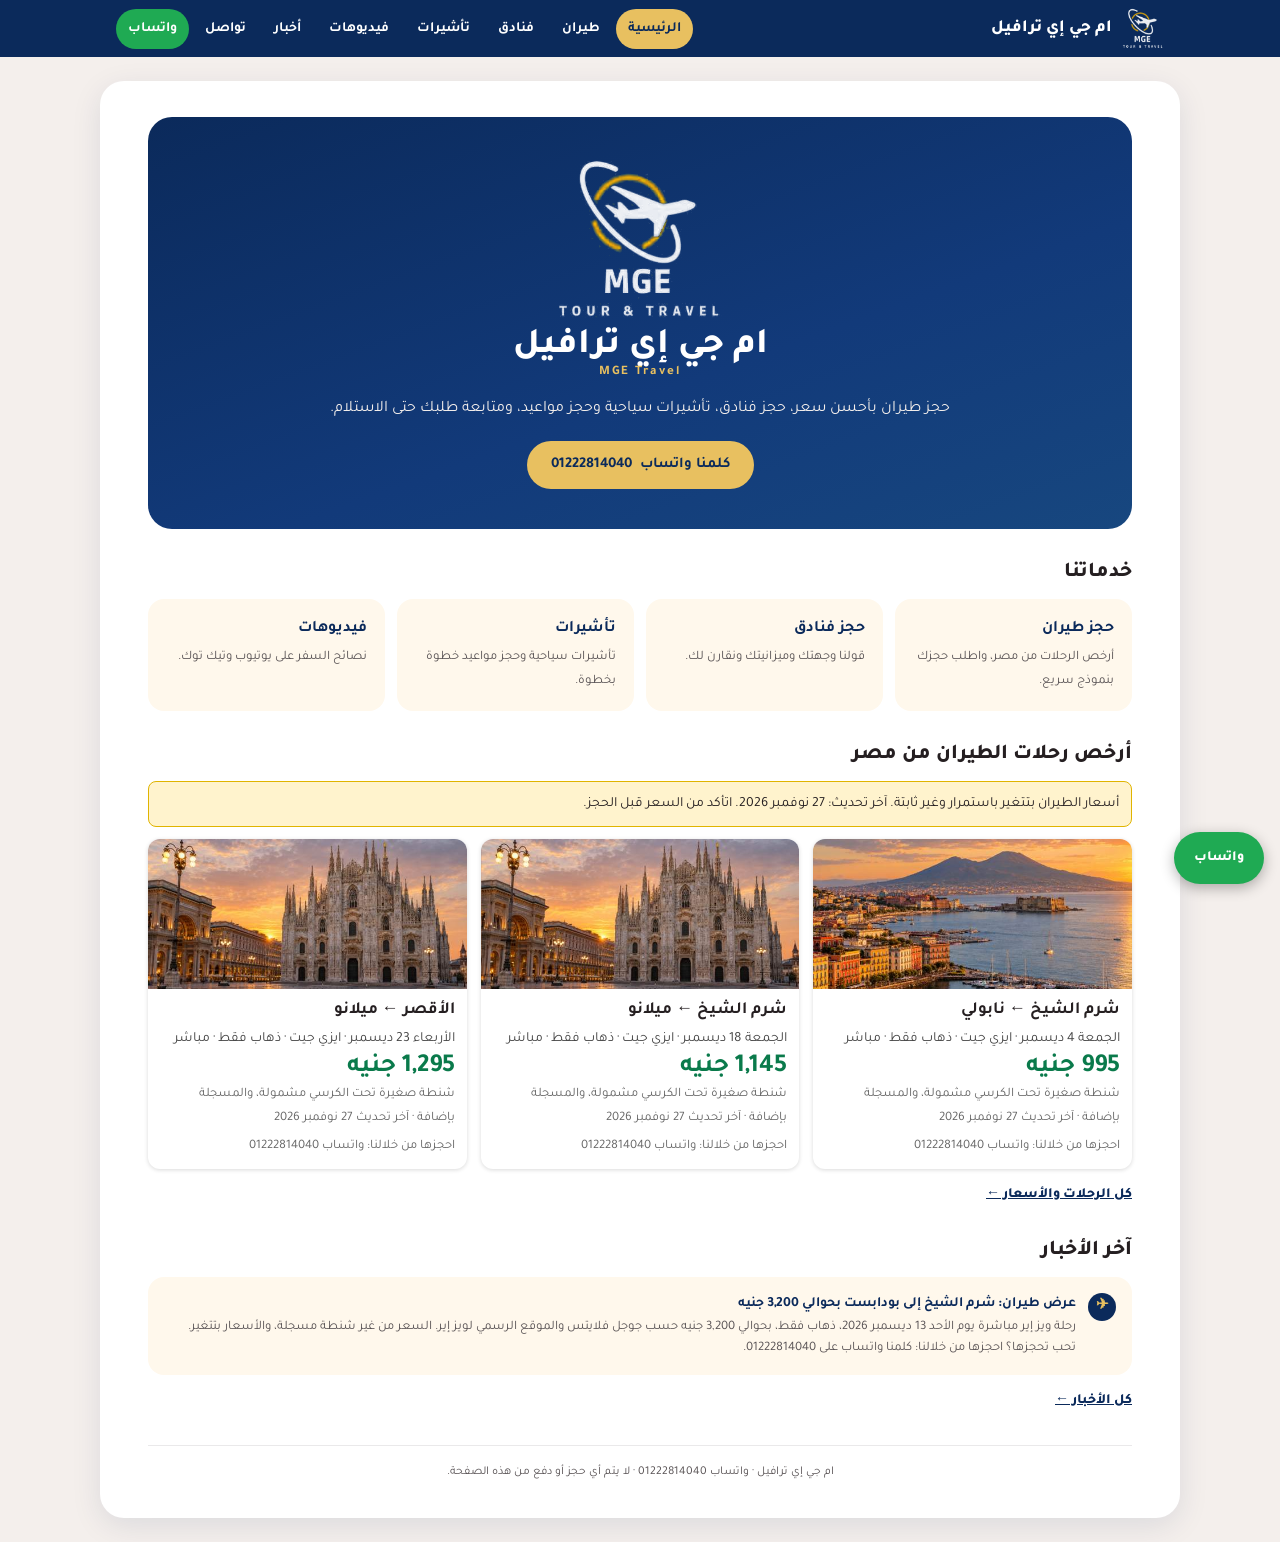
==== commit e427b4d6: "Brand: integrated white logo, logo favicon, OG card" ====
--- a/index.html
+++ b/index.html
@@ -38,19 +38,20 @@
   ]
 }
 </script>
-<link rel="icon" href="/assets/img1.png">
+<link rel="icon" type="image/png" href="/assets/logo.png">
 <link rel="preconnect" href="https://fonts.googleapis.com">
 <link rel="preconnect" href="https://fonts.gstatic.com" crossorigin>
 <link href="https://fonts.googleapis.com/css2?family=Tajawal:wght@400;500;700;800&display=swap" rel="stylesheet">
 <link rel="stylesheet" href="/assets/style.css">
+<meta property="og:image" content="https://mgetravel.github.io/assets/og.png">
 </head>
 <body>
-<div class="topbar"><div class="topbar-in"><a class="brand" href="/"><img src="/assets/img1.png" alt="لوجو ام جي إي ترافيل"><span>ام جي إي ترافيل</span></a>
+<div class="topbar"><div class="topbar-in"><a class="brand" href="/"><img src="/assets/logo-white.png" alt="لوجو ام جي إي ترافيل"><span>ام جي إي ترافيل</span></a>
 <button class="burger" id="burger" aria-label="القائمة" aria-expanded="false">☰</button>
 <nav class="menu" id="menu"><a href="/" class="on">الرئيسية</a><a href="/flights/">طيران</a><a href="/hotels/">فنادق</a><a href="/visas/">تأشيرات</a><a href="/videos/">فيديوهات</a><a href="/news/">أخبار</a><a href="/contact/">تواصل</a><a class="wa" href="https://wa.me/201222814040" target="_blank" rel="noreferrer">واتساب</a></nav></div></div>
 <div class="card">
 <header class="hero">
-  <img class="hero-logo" src="/assets/img1.png" alt="لوجو ام جي إي ترافيل: طائرة ورقية بيضاء في دائرة كحلي">
+  <img class="hero-logo" src="/assets/logo-white.png" alt="لوجو ام جي إي ترافيل">
   <div class="hero-name">ام جي إي ترافيل</div>
   <div class="hero-sub">MGE Travel</div>
   <p class="hero-tag">حجز طيران بأحسن سعر، حجز فنادق، تأشيرات سياحية وحجز مواعيد، ومتابعة طلبك حتى الاستلام.</p>
--- a/assets/style.css
+++ b/assets/style.css
@@ -10,7 +10,7 @@
 a { color: var(--navy); }
 
 .hero { background: linear-gradient(160deg, #0b2a5b 0%, #123a7a 60%, #17477f 100%); border-radius: 24px; color: #fff; text-align: center; padding: 32px 20px 28px; }
-.hero-logo { display: block; margin-inline: auto; width: 96px; height: 96px; border-radius: 50%; box-shadow: 0 4px 18px rgba(0,0,0,0.35); }
+.hero-logo { display: block; margin-inline: auto; width: 170px; height: auto; }
 .hero-name { font-size: 28px; font-weight: 800; margin-top: 14px; }
 .hero-sub { font-size: 13px; color: var(--gold); font-weight: 700; margin-top: 2px; letter-spacing: 0.14em; }
 .hero-tag { font-size: 14px; line-height: 24px; color: #f4efec; margin: 12px auto 20px; max-width: 420px; }
@@ -106,7 +106,7 @@
 .topbar{position:sticky;top:0;z-index:50;background:var(--navy);color:#fff}
 .topbar-in{max-width:1080px;margin:0 auto;display:flex;align-items:center;justify-content:space-between;padding:8px 16px;gap:12px}
 .brand{display:flex;align-items:center;gap:10px;color:#fff;text-decoration:none;font-weight:800;font-size:17px}
-.brand img{width:36px;height:36px;border-radius:50%}
+.brand img{width:42px;height:41px;object-fit:contain}
 .menu{display:none;gap:4px;align-items:center}
 .menu a{color:#fff;text-decoration:none;font-weight:700;font-size:14px;padding:8px 12px;border-radius:999px}
 .menu a:hover{background:rgba(255,255,255,.12)}
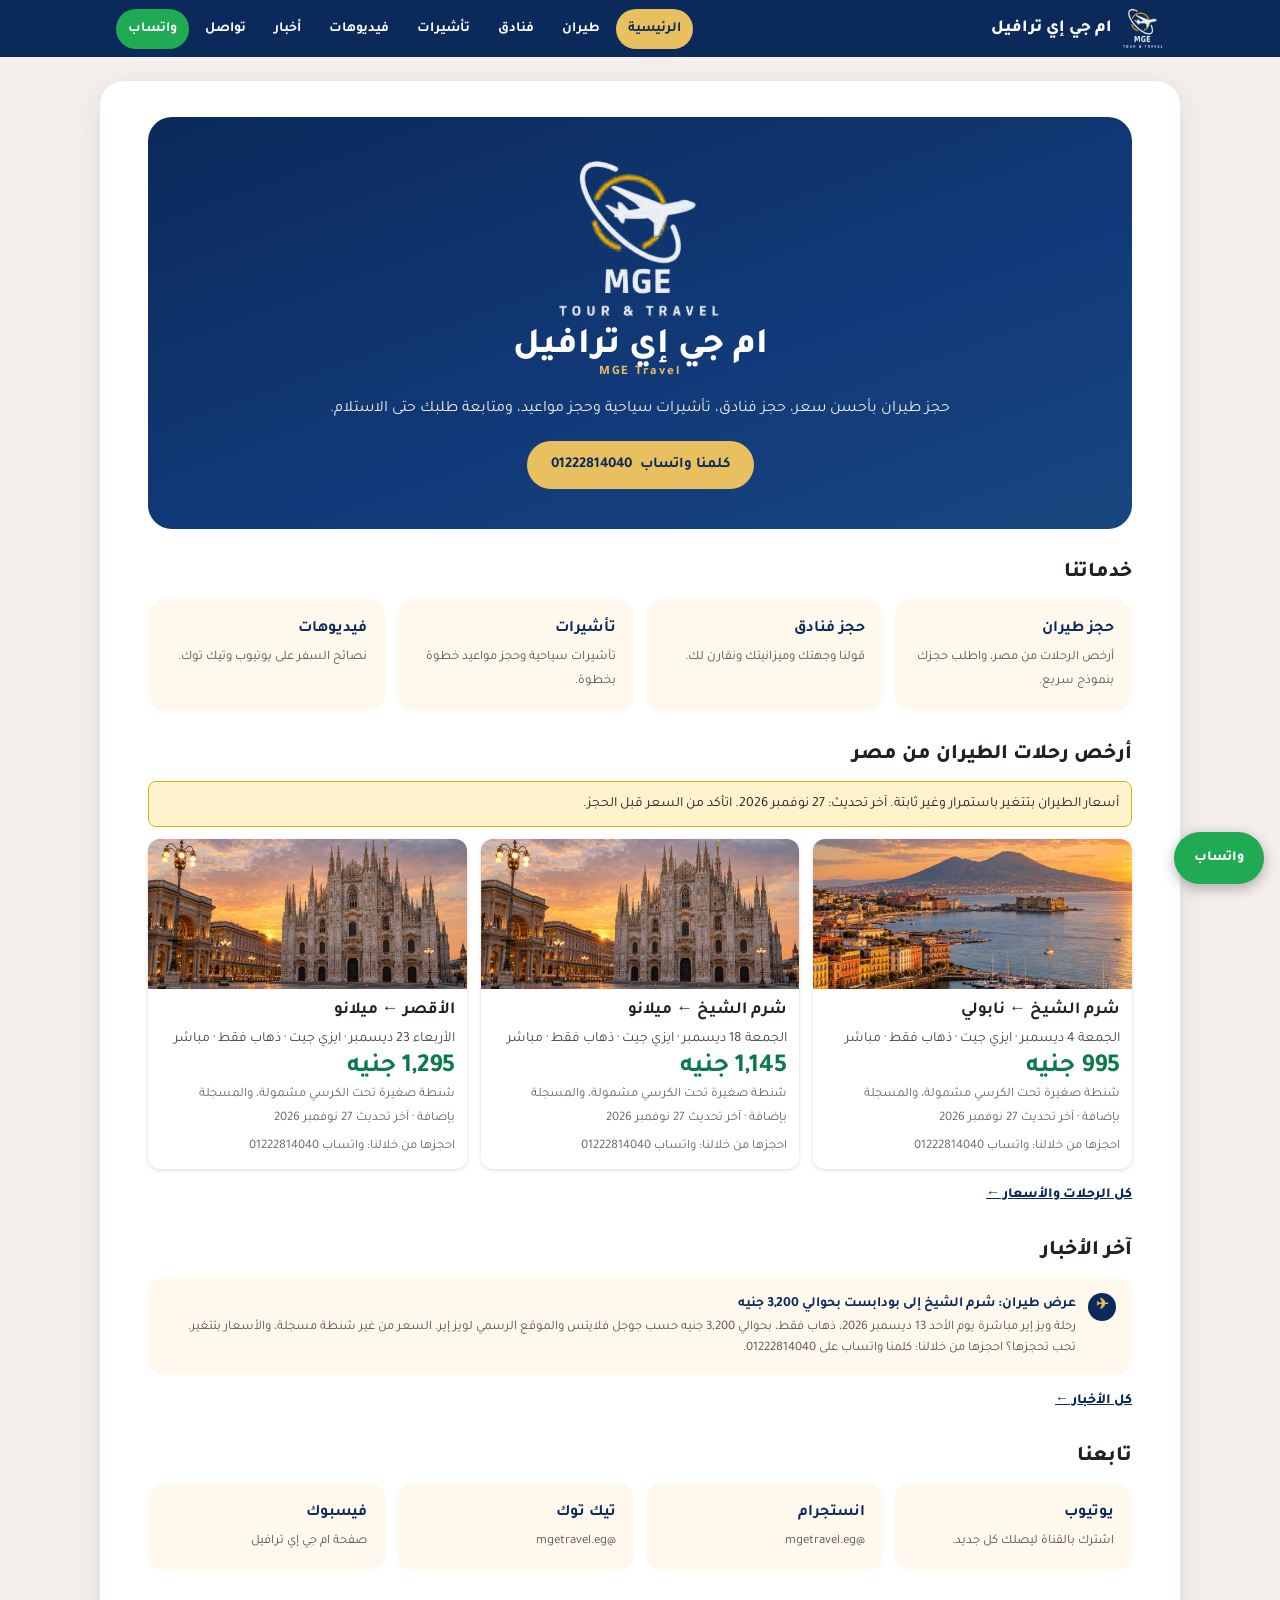
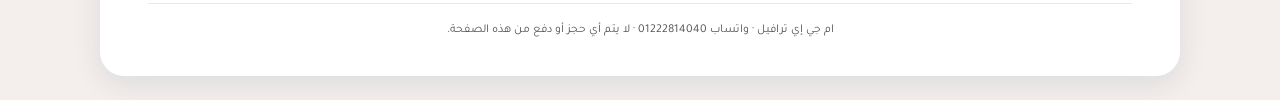
==== commit b1625ac3: "Add follow-us social links strip to homepage" ====
--- a/index.html
+++ b/index.html
@@ -66,6 +66,7 @@
   <h2 class="sec-title">آخر الأخبار</h2>
   <div class="service"><span class="service-check">✈</span><div><div class="service-title">عرض طيران: شرم الشيخ إلى بودابست بحوالي 3,200 جنيه</div><div class="service-detail">رحلة ويز إير مباشرة يوم الأحد 13 ديسمبر 2026، ذهاب فقط، بحوالي 3,200 جنيه حسب جوجل فلايتس والموقع الرسمي لويز إير. السعر من غير شنطة مسجلة، والأسعار بتتغير. تحب تحجزها؟ احجزها من خلالنا: كلمنا واتساب على <bdi>01222814040</bdi>.</div></div></div>
 <a class="more" href="/news/">كل الأخبار ←</a></section>
+<section><h2 class="sec-title">تابعنا</h2><div class="tiles"><a class="tile" href="https://www.youtube.com/channel/UCKGYNsP0PGWKcBvuON4lMKg" target="_blank" rel="noreferrer"><b>يوتيوب</b><span>اشترك بالقناة ليصلك كل جديد.</span></a><a class="tile" href="https://www.instagram.com/mgetravel.eg/" target="_blank" rel="noreferrer"><b>انستجرام</b><span>@mgetravel.eg</span></a><a class="tile" href="https://www.tiktok.com/@mgetravel.eg" target="_blank" rel="noreferrer"><b>تيك توك</b><span>@mgetravel.eg</span></a><a class="tile" href="https://www.facebook.com/profile.php?id=61596644595419" target="_blank" rel="noreferrer"><b>فيسبوك</b><span>صفحة ام جي إي ترافيل</span></a></div></section>
 <footer>ام جي إي ترافيل · واتساب <bdi>01222814040</bdi> · لا يتم أي حجز أو دفع من هذه الصفحة.</footer>
 </div>
 <a class="wa-float" href="https://wa.me/201222814040" target="_blank" rel="noreferrer">واتساب</a>
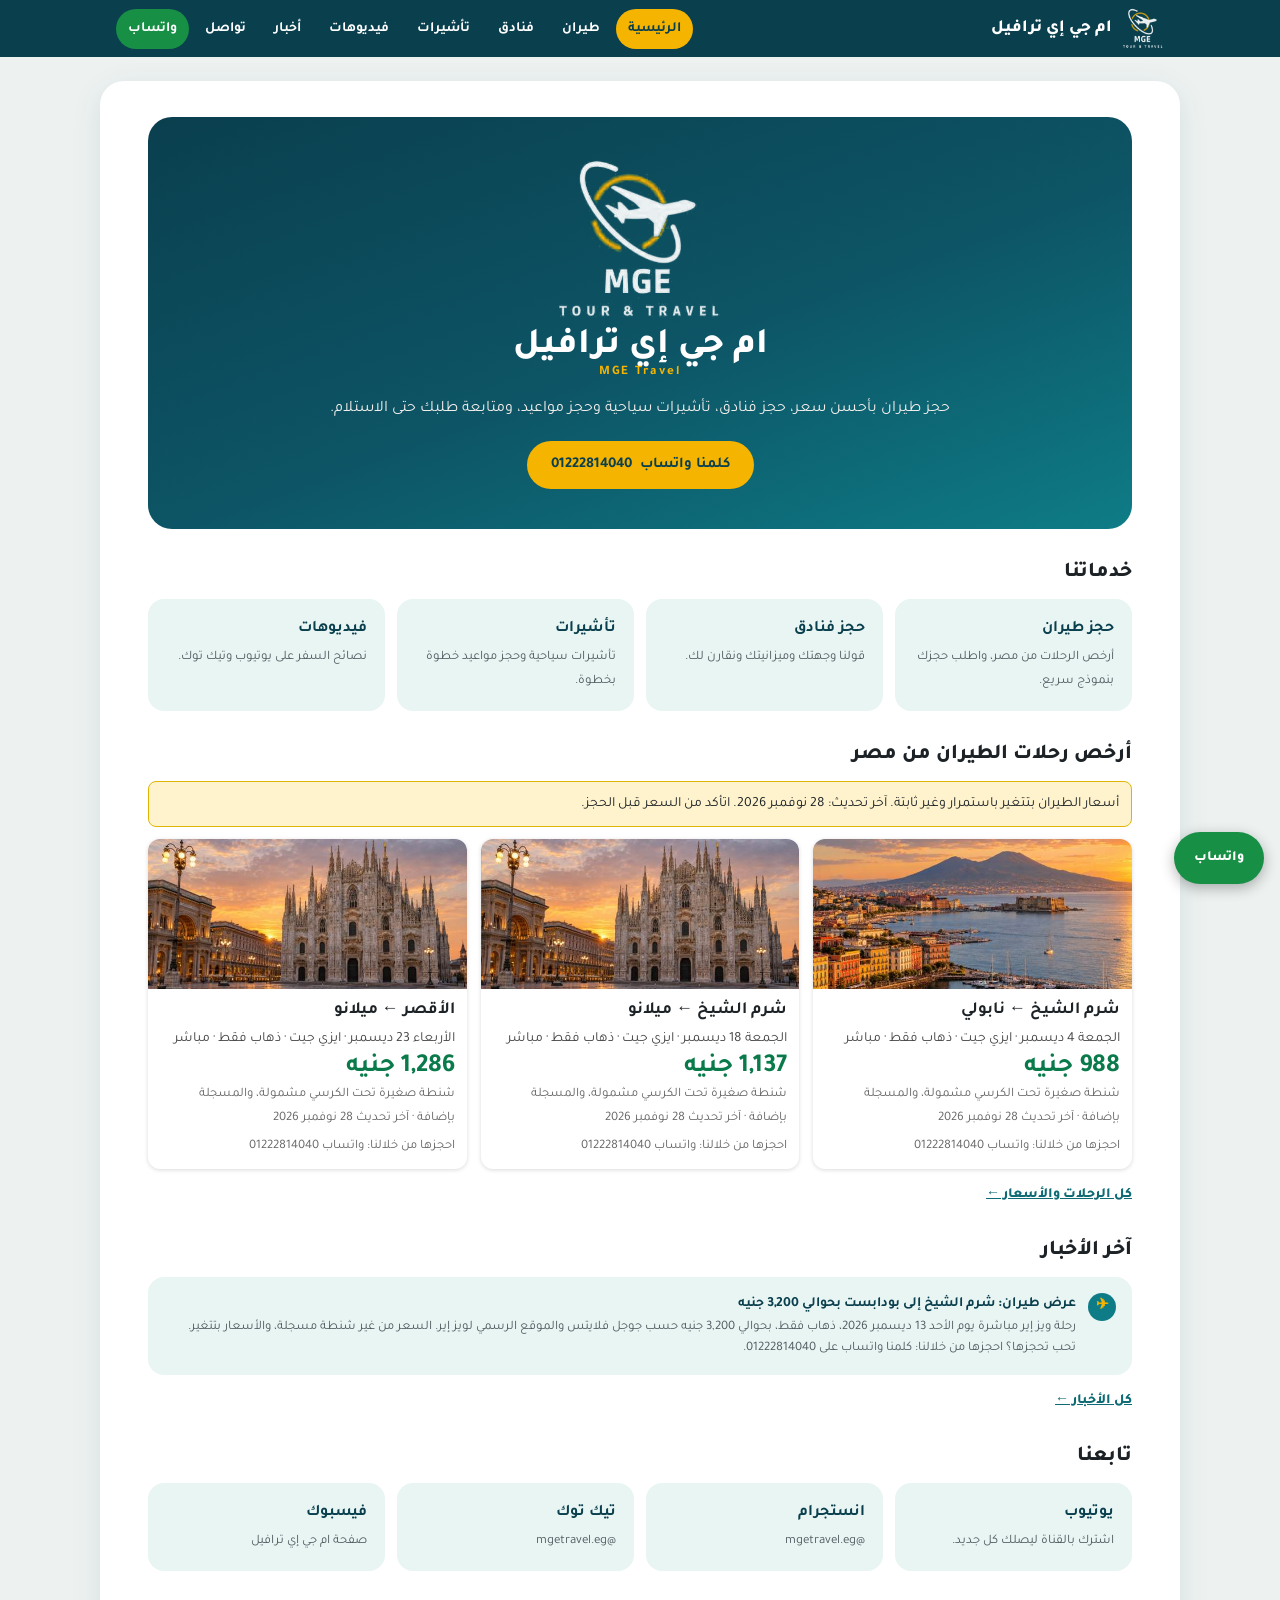
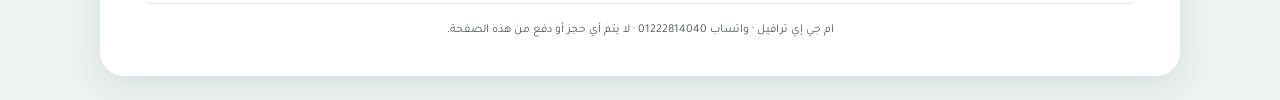
==== commit 998d395e: "Update flight prices and last update information Updated flight prices and last update dates in the " ====
--- a/index.html
+++ b/index.html
@@ -61,8 +61,8 @@
 <a class="tile" href="/hotels/"><b>حجز فنادق</b><span>قولنا وجهتك وميزانيتك ونقارن لك.</span></a>
 <a class="tile" href="/visas/"><b>تأشيرات</b><span>تأشيرات سياحية وحجز مواعيد خطوة بخطوة.</span></a>
 <a class="tile" href="/videos/"><b>فيديوهات</b><span>نصائح السفر على يوتيوب وتيك توك.</span></a></div></section><section><h2 class="sec-title">أرخص رحلات الطيران من مصر</h2>
-<div class="fb-n">أسعار الطيران بتتغير باستمرار وغير ثابتة. آخر تحديث: 27 نوفمبر 2026. اتأكد من السعر قبل الحجز.</div>
-<div class="fb-grid"><div class="fb-card"><div class="fb-img nap" role="img" aria-label="شرم الشيخ ← نابولي"></div><div class="fb-b"><div class="fb-r">شرم الشيخ ← نابولي</div><div class="fb-d">الجمعة 4 ديسمبر · ايزي جيت · ذهاب فقط · مباشر</div><div class="fb-p">995 جنيه</div><div class="fb-s">شنطة صغيرة تحت الكرسي مشمولة، والمسجلة بإضافة · آخر تحديث 27 نوفمبر 2026</div><div class="fb-s">احجزها من خلالنا: واتساب <bdi>01222814040</bdi></div></div></div><div class="fb-card"><div class="fb-img mil" role="img" aria-label="شرم الشيخ ← ميلانو"></div><div class="fb-b"><div class="fb-r">شرم الشيخ ← ميلانو</div><div class="fb-d">الجمعة 18 ديسمبر · ايزي جيت · ذهاب فقط · مباشر</div><div class="fb-p">1,145 جنيه</div><div class="fb-s">شنطة صغيرة تحت الكرسي مشمولة، والمسجلة بإضافة · آخر تحديث 27 نوفمبر 2026</div><div class="fb-s">احجزها من خلالنا: واتساب <bdi>01222814040</bdi></div></div></div><div class="fb-card"><div class="fb-img mil" role="img" aria-label="الأقصر ← ميلانو"></div><div class="fb-b"><div class="fb-r">الأقصر ← ميلانو</div><div class="fb-d">الأربعاء 23 ديسمبر · ايزي جيت · ذهاب فقط · مباشر</div><div class="fb-p">1,295 جنيه</div><div class="fb-s">شنطة صغيرة تحت الكرسي مشمولة، والمسجلة بإضافة · آخر تحديث 27 نوفمبر 2026</div><div class="fb-s">احجزها من خلالنا: واتساب <bdi>01222814040</bdi></div></div></div></div><a class="more" href="/flights/">كل الرحلات والأسعار ←</a></section><section>
+<div class="fb-n">أسعار الطيران بتتغير باستمرار وغير ثابتة. آخر تحديث: 28 نوفمبر 2026. اتأكد من السعر قبل الحجز.</div>
+<div class="fb-grid"><div class="fb-card"><div class="fb-img nap" role="img" aria-label="شرم الشيخ ← نابولي"></div><div class="fb-b"><div class="fb-r">شرم الشيخ ← نابولي</div><div class="fb-d">الجمعة 4 ديسمبر · ايزي جيت · ذهاب فقط · مباشر</div><div class="fb-p">988 جنيه</div><div class="fb-s">شنطة صغيرة تحت الكرسي مشمولة، والمسجلة بإضافة · آخر تحديث 28 نوفمبر 2026</div><div class="fb-s">احجزها من خلالنا: واتساب <bdi>01222814040</bdi></div></div></div><div class="fb-card"><div class="fb-img mil" role="img" aria-label="شرم الشيخ ← ميلانو"></div><div class="fb-b"><div class="fb-r">شرم الشيخ ← ميلانو</div><div class="fb-d">الجمعة 18 ديسمبر · ايزي جيت · ذهاب فقط · مباشر</div><div class="fb-p">1,137 جنيه</div><div class="fb-s">شنطة صغيرة تحت الكرسي مشمولة، والمسجلة بإضافة · آخر تحديث 28 نوفمبر 2026</div><div class="fb-s">احجزها من خلالنا: واتساب <bdi>01222814040</bdi></div></div></div><div class="fb-card"><div class="fb-img mil" role="img" aria-label="الأقصر ← ميلانو"></div><div class="fb-b"><div class="fb-r">الأقصر ← ميلانو</div><div class="fb-d">الأربعاء 23 ديسمبر · ايزي جيت · ذهاب فقط · مباشر</div><div class="fb-p">1,286 جنيه</div><div class="fb-s">شنطة صغيرة تحت الكرسي مشمولة، والمسجلة بإضافة · آخر تحديث 28 نوفمبر 2026</div><div class="fb-s">احجزها من خلالنا: واتساب <bdi>01222814040</bdi></div></div></div></div><a class="more" href="/flights/">كل الرحلات والأسعار ←</a></section><section>
   <h2 class="sec-title">آخر الأخبار</h2>
   <div class="service"><span class="service-check">✈</span><div><div class="service-title">عرض طيران: شرم الشيخ إلى بودابست بحوالي 3,200 جنيه</div><div class="service-detail">رحلة ويز إير مباشرة يوم الأحد 13 ديسمبر 2026، ذهاب فقط، بحوالي 3,200 جنيه حسب جوجل فلايتس والموقع الرسمي لويز إير. السعر من غير شنطة مسجلة، والأسعار بتتغير. تحب تحجزها؟ احجزها من خلالنا: كلمنا واتساب على <bdi>01222814040</bdi>.</div></div></div>
 <a class="more" href="/news/">كل الأخبار ←</a></section>
--- a/assets/style.css
+++ b/assets/style.css
@@ -1,15 +1,15 @@
 
-:root { --navy:#0B2A5B; --gold:#E8C060; --sand:#FFF8EC; --ink:#251f21; --ink2:#585254; --red:#ed313e; --hairline:#eae9ea; }
+:root { --navy:#0A3F4E; --gold:#F5B400; --sand:#E8F5F3; --ink:#1C2226; --ink2:#4F5A60; --red:#D92B36; --hairline:#DCE9E7; }
 * { box-sizing: border-box; }
 [hidden] { display: none !important; }
 html, body { margin: 0; padding: 0; }
-body { background: #f4efec; color: var(--ink); font-family: 'Tajawal', 'Segoe UI', Tahoma, Arial, sans-serif; font-size: 14px; line-height: 24px; }
+body { background: #EDF2F1; color: var(--ink); font-family: 'Tajawal', 'Segoe UI', Tahoma, Arial, sans-serif; font-size: 14px; line-height: 24px; }
 .card { background: #fff; max-width: 880px; margin: 0 auto; padding: 24px; }
-@media (min-width: 768px) { .card { margin: 24px auto; border-radius: 24px; box-shadow: 0 8px 30px rgba(11,42,91,0.10); padding: 36px; } }
+@media (min-width: 768px) { .card { margin: 24px auto; border-radius: 24px; box-shadow: 0 8px 30px rgba(10,63,78,0.10); padding: 36px; } }
 img { max-width: 100%; }
 a { color: var(--navy); }
 
-.hero { background: linear-gradient(160deg, #0b2a5b 0%, #123a7a 60%, #17477f 100%); border-radius: 24px; color: #fff; text-align: center; padding: 32px 20px 28px; }
+.hero { background: linear-gradient(160deg, #0A3F4E 0%, #0D5566 55%, #0E7C86 100%); border-radius: 24px; color: #fff; text-align: center; padding: 32px 20px 28px; }
 .hero-logo { display: block; margin-inline: auto; width: 170px; height: auto; }
 .hero-name { font-size: 28px; font-weight: 800; margin-top: 14px; }
 .hero-sub { font-size: 13px; color: var(--gold); font-weight: 700; margin-top: 2px; letter-spacing: 0.14em; }
@@ -17,10 +17,10 @@
 
 .btn { display: inline-flex; align-items: center; justify-content: center; gap: 8px; min-height: 48px; padding: 0 24px; border-radius: 999px; border: 0; cursor: pointer; font: inherit; font-weight: 700; font-size: 15px; text-decoration: none; }
 .btn-gold { background: var(--gold); color: var(--navy); }
-.btn-gold:hover { background: #f0cc74; }
+.btn-gold:hover { background: #FFC61A; }
 .btn-ghost { background: transparent; color: var(--navy); border: 1px dashed #b9c4d8; width: 100%; }
-.btn-wa { background: #1faa53; color: #fff; width: 100%; }
-.btn-wa:hover { background: #25c05f; }
+.btn-wa { background: #178F45; color: #fff; width: 100%; }
+.btn-wa:hover { background: #1CA052; }
 
 section { margin-top: 32px; }
 .sec-title { font-size: 21px; font-weight: 800; color: var(--ink); margin: 0 0 14px; }
@@ -28,7 +28,7 @@
 .services { display: grid; gap: 12px; }
 @media (min-width: 768px) { .services { grid-template-columns: repeat(2, 1fr); } }
 .service { display: flex; gap: 12px; align-items: flex-start; background: var(--sand); border-radius: 16px; padding: 16px; }
-.service-check { flex: 0 0 28px; width: 28px; height: 28px; border-radius: 50%; background: var(--navy); color: var(--gold); display: inline-flex; align-items: center; justify-content: center; font-weight: 700; font-size: 15px; }
+.service-check { flex: 0 0 28px; width: 28px; height: 28px; border-radius: 50%; background: #0E7C86; color: var(--gold); display: inline-flex; align-items: center; justify-content: center; font-weight: 700; font-size: 15px; }
 .service-title { font-weight: 700; color: var(--navy); font-size: 14px; line-height: 22px; }
 .service-detail { color: var(--ink2); font-size: 13px; line-height: 21px; margin-top: 2px; }
 
@@ -36,7 +36,7 @@
 @media (min-width: 768px) { .form { padding: 28px 24px; } }
 .field { display: flex; flex-direction: column; gap: 6px; position: relative; }
 .label { font-weight: 700; color: var(--navy); font-size: 13px; }
-.input { font: inherit; font-size: 14px; color: var(--ink); background: #fff; border: 1px solid #e3d9c2; border-radius: 10px; min-height: 46px; padding: 10px 14px; width: 100%; }
+.input { font: inherit; font-size: 14px; color: var(--ink); background: #fff; border: 1px solid #D5E6E3; border-radius: 10px; min-height: 46px; padding: 10px 14px; width: 100%; }
 .input:focus { outline: 2px solid var(--gold); outline-offset: 1px; border-color: var(--gold); }
 .input-err { border-color: var(--red); }
 .phone { text-align: left; }
@@ -46,11 +46,11 @@
 @media (min-width: 640px) { .grid2 { grid-template-columns: 1fr 1fr; } }
 
 .seg { display: flex; flex-wrap: wrap; gap: 8px; }
-.seg-btn { font: inherit; font-size: 13px; font-weight: 700; min-height: 44px; padding: 0 16px; border-radius: 999px; border: 1px solid #cfc4a6; background: #fff; color: var(--navy); cursor: pointer; }
+.seg-btn { font: inherit; font-size: 13px; font-weight: 700; min-height: 44px; padding: 0 16px; border-radius: 999px; border: 1px solid #B9D2CF; background: #fff; color: var(--navy); cursor: pointer; }
 .seg-btn.is-active { background: var(--navy); color: #fff; border-color: var(--navy); }
 
-.suggest { position: absolute; top: 100%; inset-inline: 0; z-index: 20; background: #fff; border: 1px solid var(--hairline); border-radius: 12px; box-shadow: 0 8px 24px rgba(11,42,91,0.14); max-height: 264px; overflow-y: auto; margin-top: 4px; }
-.suggest-item { display: flex; justify-content: space-between; align-items: center; gap: 12px; width: 100%; min-height: 44px; padding: 8px 14px; background: none; border: 0; border-bottom: 1px solid #f3f1ee; font: inherit; font-size: 14px; color: var(--ink); cursor: pointer; text-align: start; }
+.suggest { position: absolute; top: 100%; inset-inline: 0; z-index: 20; background: #fff; border: 1px solid var(--hairline); border-radius: 12px; box-shadow: 0 8px 24px rgba(10,63,78,0.14); max-height: 264px; overflow-y: auto; margin-top: 4px; }
+.suggest-item { display: flex; justify-content: space-between; align-items: center; gap: 12px; width: 100%; min-height: 44px; padding: 8px 14px; background: none; border: 0; border-bottom: 1px solid #F0F7F6; font: inherit; font-size: 14px; color: var(--ink); cursor: pointer; text-align: start; }
 .suggest-item:hover { background: var(--sand); }
 .suggest-item:last-child { border-bottom: 0; }
 .suggest-city { font-weight: 700; }
@@ -58,23 +58,23 @@
 .suggest-empty { padding: 12px 14px; color: var(--ink2); font-size: 13px; }
 
 .legs { display: flex; flex-direction: column; gap: 14px; }
-.leg { background: #fff; border: 1px solid #eee4cb; border-radius: 16px; padding: 14px; display: flex; flex-direction: column; gap: 12px; }
+.leg { background: #fff; border: 1px solid #E1EEEC; border-radius: 16px; padding: 14px; display: flex; flex-direction: column; gap: 12px; }
 .leg-head { display: flex; justify-content: space-between; align-items: center; }
 .leg-num { font-weight: 800; color: var(--navy); font-size: 13px; }
 .leg-del { background: none; border: 0; color: var(--red); font: inherit; font-size: 13px; cursor: pointer; min-height: 44px; padding: 0 8px; }
 
-.flex-toggle { display: flex; align-items: center; gap: 10px; background: #fff; border: 1px solid #e3d9c2; border-radius: 10px; min-height: 46px; padding: 10px 14px; font: inherit; font-size: 14px; color: var(--ink); cursor: pointer; text-align: start; }
-.flex-dot { flex: 0 0 22px; width: 22px; height: 22px; border-radius: 6px; border: 1.5px solid #b9a76f; background: #fff; display: inline-flex; align-items: center; justify-content: center; color: var(--navy); font-weight: 700; font-size: 13px; }
+.flex-toggle { display: flex; align-items: center; gap: 10px; background: #fff; border: 1px solid #D5E6E3; border-radius: 10px; min-height: 46px; padding: 10px 14px; font: inherit; font-size: 14px; color: var(--ink); cursor: pointer; text-align: start; }
+.flex-dot { flex: 0 0 22px; width: 22px; height: 22px; border-radius: 6px; border: 1.5px solid #7FA8A4; background: #fff; display: inline-flex; align-items: center; justify-content: center; color: var(--navy); font-weight: 700; font-size: 13px; }
 .flex-toggle.is-on { border-color: var(--navy); }
 .flex-toggle.is-on .flex-dot { background: var(--gold); border-color: var(--gold); }
 
-.pax { display: flex; flex-direction: column; gap: 4px; background: #fff; border: 1px solid #e3d9c2; border-radius: 12px; padding: 6px 14px; }
-.stepper { display: flex; justify-content: space-between; align-items: center; gap: 12px; padding: 8px 0; border-bottom: 1px solid #f3efe4; }
+.pax { display: flex; flex-direction: column; gap: 4px; background: #fff; border: 1px solid #D5E6E3; border-radius: 12px; padding: 6px 14px; }
+.stepper { display: flex; justify-content: space-between; align-items: center; gap: 12px; padding: 8px 0; border-bottom: 1px solid #EDF5F4; }
 .stepper:last-child { border-bottom: 0; }
 .stepper-text { display: flex; flex-direction: column; }
 .stepper-hint { color: var(--ink2); font-size: 12px; }
 .stepper-ctrl { display: flex; align-items: center; gap: 10px; }
-.step-btn { width: 44px; height: 44px; border-radius: 50%; border: 1px solid #cfc4a6; background: #fff; color: var(--navy); font-size: 20px; font-weight: 700; cursor: pointer; line-height: 1; }
+.step-btn { width: 44px; height: 44px; border-radius: 50%; border: 1px solid #B9D2CF; background: #fff; color: var(--navy); font-size: 20px; font-weight: 700; cursor: pointer; line-height: 1; }
 .step-btn:disabled { opacity: 0.35; cursor: default; }
 .step-val { min-width: 24px; text-align: center; font-weight: 800; font-size: 16px; color: var(--navy); }
 
@@ -87,15 +87,15 @@
 .videos { display: flex; gap: 12px; flex-wrap: wrap; }
 .video-link { position: relative; display: block; width: 180px; max-width: 45%; aspect-ratio: 2 / 3; border-radius: 16px; overflow: hidden; background: var(--navy); text-decoration: none; }
 .video-link img { width: 100%; height: 100%; object-fit: cover; display: block; }
-.play { position: absolute; inset: 0; margin: auto; width: 52px; height: 52px; border-radius: 50%; background: rgba(232,192,96,0.95); color: var(--navy); display: flex; align-items: center; justify-content: center; font-size: 20px; padding-inline-start: 3px; }
-.video-label { position: absolute; bottom: 0; inset-inline: 0; padding: 18px 12px 10px; color: #fff; font-size: 13px; font-weight: 700; background: linear-gradient(transparent, rgba(11,42,91,0.85)); }
+.play { position: absolute; inset: 0; margin: auto; width: 52px; height: 52px; border-radius: 50%; background: rgba(245,180,0,0.95); color: var(--navy); display: flex; align-items: center; justify-content: center; font-size: 20px; padding-inline-start: 3px; }
+.video-label { position: absolute; bottom: 0; inset-inline: 0; padding: 18px 12px 10px; color: #fff; font-size: 13px; font-weight: 700; background: linear-gradient(transparent, rgba(10,63,78,0.85)); }
 .video-soon { display: flex; align-items: center; justify-content: center; border: 1px dashed #b9c4d8; background: var(--sand); }
 .video-soon-text { color: var(--ink2); font-size: 13px; font-weight: 700; }
 
 .social { display: flex; flex-direction: column; gap: 10px; }
 .social-link { display: flex; justify-content: space-between; align-items: center; min-height: 52px; padding: 0 18px; background: var(--sand); border-radius: 14px; color: var(--navy); font-weight: 800; font-size: 15px; text-decoration: none; }
-a.social-link:hover { background: #fdf0d3; }
-.social-arrow { color: #b98d2f; font-weight: 700; }
+a.social-link:hover { background: #D8F0EC; }
+.social-arrow { color: #0E7C86; font-weight: 700; }
 
 footer { margin-top: 32px; padding-top: 16px; border-top: 1px solid var(--hairline); color: var(--ink2); font-size: 12px; line-height: 20px; text-align: center; }
 
@@ -111,7 +111,7 @@
 .menu a{color:#fff;text-decoration:none;font-weight:700;font-size:14px;padding:8px 12px;border-radius:999px}
 .menu a:hover{background:rgba(255,255,255,.12)}
 .menu a.on{background:var(--gold);color:var(--navy)}
-.menu a.wa{background:#1faa53}
+.menu a.wa{background:#178F45}
 .burger{background:none;border:1px solid rgba(255,255,255,.4);color:#fff;border-radius:10px;width:44px;height:44px;font-size:22px;cursor:pointer}
 .menu.open{display:flex;flex-direction:column;align-items:stretch;position:absolute;top:100%;inset-inline:0;background:var(--navy);padding:8px 16px 16px}
 .menu.open a{padding:12px;font-size:16px}
@@ -120,11 +120,11 @@
 @media (min-width:640px){.tiles{grid-template-columns:1fr 1fr}}
 @media (min-width:900px){.tiles{grid-template-columns:repeat(4,1fr)}}
 a.tile{display:block;background:var(--sand);border-radius:16px;padding:18px;text-decoration:none;color:var(--navy)}
-a.tile:hover{background:#fdf0d3}
+a.tile:hover{background:#D8F0EC}
 .tile b{display:block;font-size:16px;margin-bottom:4px}
 .tile span{color:var(--ink2);font-size:13px;line-height:21px}
-.more{display:inline-block;margin-top:14px;font-weight:800}
-.wa-float{position:fixed;bottom:16px;inset-inline-start:16px;z-index:60;background:#1faa53;color:#fff;border-radius:999px;min-height:52px;padding:0 20px;display:flex;align-items:center;font-weight:800;text-decoration:none;box-shadow:0 4px 14px rgba(0,0,0,.3)}
+.more{display:inline-block;margin-top:14px;font-weight:800;color:#0E6A74}
+.wa-float{position:fixed;bottom:16px;inset-inline-start:16px;z-index:60;background:#178F45;color:#fff;border-radius:999px;min-height:52px;padding:0 20px;display:flex;align-items:center;font-weight:800;text-decoration:none;box-shadow:0 4px 14px rgba(0,0,0,.3)}
 .page-h{font-size:26px;font-weight:800;margin:0 0 6px}
 .page-lead{color:var(--ink2);margin:0 0 6px}
 .fb-grid{grid-template-columns:repeat(auto-fit,minmax(240px,1fr))}
